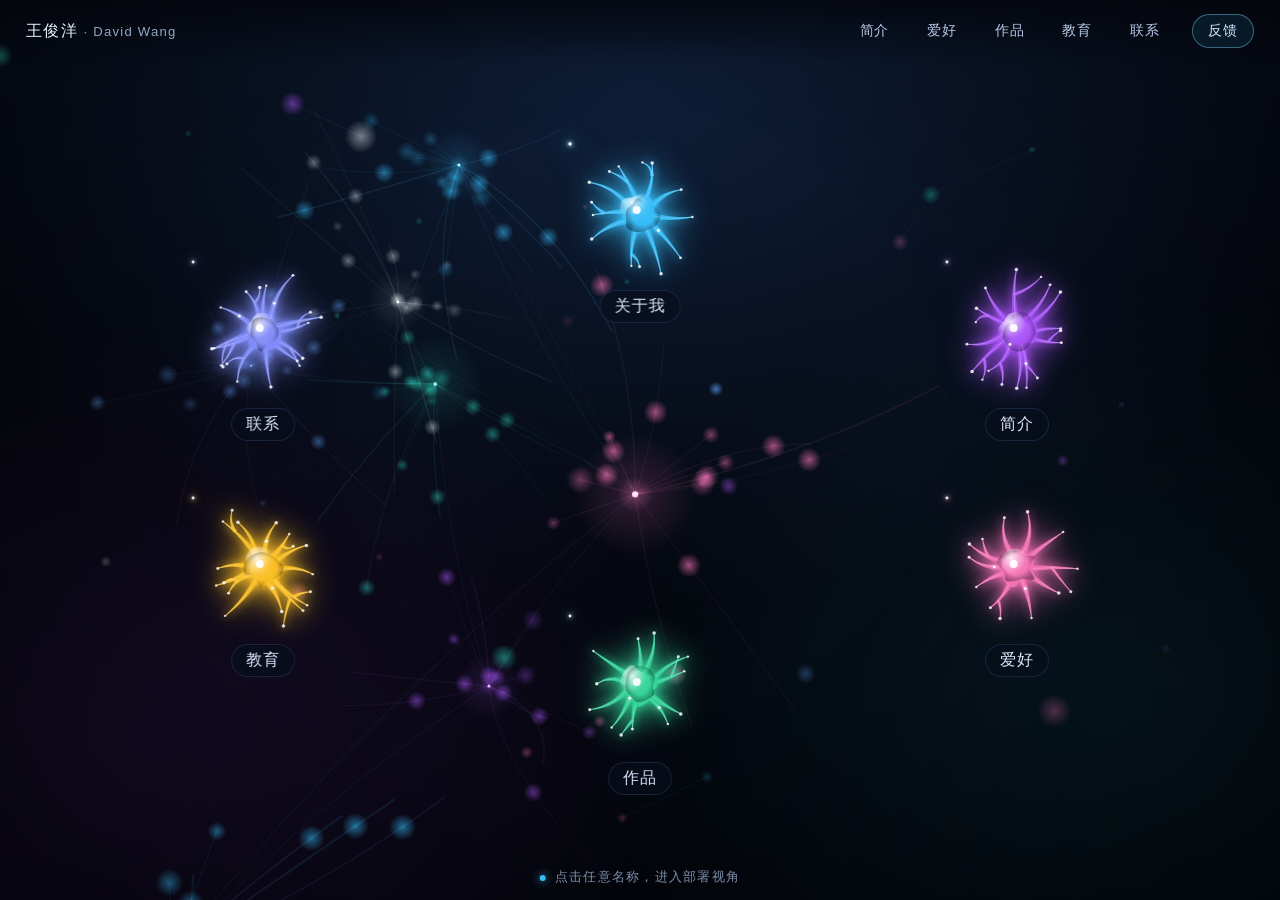
==== index.html @ 6e188bdc "content: 教育经历补充初中与小学两条 - 初中 大连市第79中学（2020 - 2023） - 小学 大连市第79中学附属小学（2014 - 2020） - 按现有倒序（新→旧）接在高中之后，" ====
<!DOCTYPE html>
<html lang="zh-CN" data-phase="overview">
<head>
<meta charset="UTF-8" />
<meta name="viewport" content="width=device-width, initial-scale=1.0" />
<title>王俊洋 David Wang · 神经网络主页</title>
<meta name="description" content="王俊洋 David Wang 的个人主页：以神经网络节点导航的方式呈现简介、爱好、作品、教育与联系方式。" />
<link rel="preconnect" href="https://fonts.googleapis.com" />
<style>
/* ============================================================
   V3 · 神经网络主题
   - 深空背景 + canvas 神经元脉络（程序化生成，无需图片）
   - 6 个发光节点分布屏幕四周，点击后飞向中心并展开内容
   - 全部样式/脚本内联，页面自包含；不依赖 style.css / main.js
   ============================================================ */
:root {
  --bg: #04060d;
  --bg-2: #070c18;
  --ink: #e9f0ff;
  --muted: #93a6c4;
  --line: rgba(120, 170, 255, 0.16);
  --panel-bg: linear-gradient(158deg, rgba(17, 26, 46, 0.86), rgba(8, 13, 26, 0.93));
  --shadow: 0 26px 70px rgba(0, 0, 0, 0.6);
}

* { box-sizing: border-box; }

html, body {
  margin: 0;
  padding: 0;
}

/* 背景必须画在「有高度」的元素上：页面主体全是 fixed/absolute，
   body 自身高度为 0 会让渐变定位区退化、不透明层不绘制（透出白底）。
   因此给 html 定高 + 底色，body 用 min-height 撑满视口。 */
html {
  height: 100%;
  background-color: var(--bg);
}

body {
  min-height: 100%;
  background:
    radial-gradient(1200px 800px at 50% 12%, rgba(34, 78, 140, 0.28), transparent 62%),
    radial-gradient(900px 700px at 12% 82%, rgba(88, 40, 140, 0.22), transparent 60%),
    radial-gradient(900px 700px at 88% 78%, rgba(20, 96, 120, 0.2), transparent 60%),
    linear-gradient(180deg, var(--bg-2), var(--bg) 55%, #03050b);
  background-repeat: no-repeat;
  background-attachment: fixed;
  color: var(--ink);
  font-family: -apple-system, BlinkMacSystemFont, "Segoe UI", "PingFang SC",
    "Hiragino Sans GB", "Microsoft YaHei", "Noto Sans SC", sans-serif;
  -webkit-font-smoothing: antialiased;
  overflow: hidden;
}

/* ---------- 背景画布 ---------- */
#fx {
  position: fixed;
  inset: 0;
  z-index: 0;
  display: block;
}

/* 让四角略暗，中心更聚焦；聚焦态会进一步压暗四周 */
.vignette {
  position: fixed;
  inset: 0;
  z-index: 1;
  pointer-events: none;
  opacity: 0.78;
  transition: opacity 0.7s ease;
  background: radial-gradient(circle at 50% 46%, transparent 38%, rgba(0, 0, 0, 0.55) 100%);
}

/* ---------- 舞台 ---------- */
.stage {
  position: fixed;
  inset: 0;
  z-index: 2;
}

/* 节点之间的发光连线 */
.links {
  position: absolute;
  inset: 0;
  width: 100%;
  height: 100%;
  pointer-events: none;
  overflow: visible;
  opacity: 0;
  transition: opacity 0.5s ease;
}
.link-glow {
  stroke-linecap: round;
  filter: blur(3px);
}
.link-core {
  stroke-linecap: round;
  stroke-dasharray: 7 13;
  animation: linkFlow 2.6s linear infinite;
}
@keyframes linkFlow {
  to { stroke-dashoffset: -40; }
}

/* ---------- 节点 ---------- */
.nodes {
  position: absolute;
  inset: 0;
  z-index: 3;
  pointer-events: none;
}

.node {
  position: absolute;
  left: 50%;
  top: 50%;
  transform: translate(-50%, -50%) translate(var(--dx, 0px), var(--dy, 0px)) scale(1);
  width: 168px;
  margin: 0;
  padding: 0;
  border: 0;
  background: none;
  color: inherit;
  font: inherit;
  cursor: pointer;
  pointer-events: auto;
  display: flex;
  flex-direction: column;
  align-items: center;
  gap: 12px;
  transition: transform 0.95s cubic-bezier(0.22, 1, 0.36, 1),
              opacity 0.5s ease,
              visibility 0.5s;
  -webkit-tap-highlight-color: transparent;
}
.node:focus-visible { outline: none; }
.node:focus-visible .node-neuron {
  filter: drop-shadow(0 0 10px #ffffff) drop-shadow(0 0 30px var(--c));
}

/* 节点：神经元（胞体 + 树突 + 发光的突触末梢 + 流动电信号） */
.neuron-defs { position: absolute; width: 0; height: 0; overflow: hidden; }

.node-neuron {
  position: relative;
  display: block;
  /* 随视口高度自适应：始终能塞进「顶栏 ↔ 面板上沿」之间（见 activePos()） */
  width: clamp(64px, calc((27vh - 86px) / 1.09), 140px);
  height: clamp(64px, calc((27vh - 86px) / 1.09), 140px);
  filter: drop-shadow(0 0 5px var(--c)) drop-shadow(0 0 15px var(--c));
  transition: transform 0.5s cubic-bezier(0.22, 1, 0.36, 1), filter 0.5s ease;
  will-change: transform, filter;
  pointer-events: none;
}
.node-neuron svg { display: block; width: 100%; height: 100%; overflow: visible; }

/* 树突 / 胞体：颜色取节点色 */
.node-neuron .dendrite { fill: var(--c); opacity: 0.9; }
.node-neuron .dendrite-hl {
  fill: none;
  stroke: rgba(255, 255, 255, 0.34);
  stroke-width: 1;
  stroke-linecap: round;
}
.node-neuron .soma { fill: var(--c); opacity: 0.96; }
.node-neuron .soma-hi { opacity: 0.9; }
.node-neuron .soma-rim { opacity: 0.72; }
.node-neuron .soma-core { fill: #ffffff; opacity: 0.92; }

/* 突触末梢：呼吸式闪烁 */
.node-neuron .tip {
  fill: #ffffff;
  opacity: 0.85;
  animation: tipPulse 3.4s ease-in-out infinite;
}
@keyframes tipPulse {
  0%, 100% { opacity: 0.3; }
  50% { opacity: 1; }
}

/* 沿树突流动的电信号 */
.node-neuron .spark {
  fill: #ffffff;
  opacity: 0.95;
  filter: drop-shadow(0 0 3px #ffffff);
}

/* 节点名称：绝对定位于神经元下方，使胞体中心＝节点中心 */
.node-name {
  position: absolute;
  top: calc(100% + 6px);
  left: 50%;
  transform: translateX(-50%);
  padding: 5px 14px;
  font-size: 0.98rem;
  letter-spacing: 0.06em;
  white-space: nowrap;
  color: #dce8ff;
  background: rgba(8, 14, 28, 0.66);
  border: 1px solid var(--line);
  border-radius: 999px;
  backdrop-filter: blur(6px);
  transition: color 0.3s ease, border-color 0.3s ease, box-shadow 0.3s ease;
}

.node:hover .node-neuron {
  transform: scale(1.06);
  filter: drop-shadow(0 0 8px var(--c)) drop-shadow(0 0 26px var(--c));
}
.node:hover .node-name {
  color: #fff;
  border-color: color-mix(in srgb, var(--c) 65%, transparent);
  box-shadow: 0 0 20px color-mix(in srgb, var(--c) 40%, transparent);
}

/* 当前选中的节点：飞到面板正上方的「核心位」，持续发亮 */
.node.is-active {
  opacity: 1;
  pointer-events: none;
  cursor: default;
}
.node.is-active .node-neuron {
  transform: scale(1.09);
  filter: drop-shadow(0 0 10px var(--c)) drop-shadow(0 0 36px var(--c));
}
.node.is-active .node-neuron .dendrite { opacity: 1; }
.node.is-active .node-neuron .tip { animation-duration: 2.2s; }
.node.is-active .node-name {
  color: #fff;
  border-color: color-mix(in srgb, var(--c) 70%, transparent);
  box-shadow: 0 0 22px color-mix(in srgb, var(--c) 45%, transparent);
  /* 桌面端：蓝色神经元紧贴面板上沿，此处标签会压住面板，故仅隐去视觉；
     用 opacity（而非 visibility）以保证按钮仍保有可读名称，供读屏使用 */
  opacity: 0;
}

/* ============================================================
   三态：概览（只有名称）→ 聚焦（居中放大、只剩大号名称）→ 详情（展开面板）
   由 <html data-phase> 驱动，js 里对应 'overview' / 'focus' / 'detail'
   ============================================================ */

/* —— 概览态：6 个部分都只显示「神经元 + 名称」，中央留空 —— */
html[data-phase="overview"] .node { opacity: 1; }

/* —— 聚焦态：被点中的节点飞到屏幕中央并整体放大，只有名称是重点 —— */
html[data-phase="focus"] .node.is-active {
  /* 覆盖 .node 的基础 transform：中心点不变，只把整体放大 */
  transform: translate(-50%, -50%) translate(var(--dx, 0px), var(--dy, 0px)) scale(1.6);
  pointer-events: auto;      /* 允许再点一次进入详情 */
  cursor: pointer;
}
html[data-phase="focus"] .node.is-active .node-neuron {
  transform: none;           /* 放大交给 .node 整体做，避免二次缩放 */
  filter: drop-shadow(0 0 14px var(--c)) drop-shadow(0 0 52px var(--c));
}
html[data-phase="focus"] .node.is-active .node-name { opacity: 1; }

/* 聚焦态：其余部分完全退场（既不可点，也不进读屏顺序） */
html[data-phase="focus"] .node:not(.is-active) {
  opacity: 0;
  visibility: hidden;
  pointer-events: none;
}

/* 聚焦态：给被选中的部署点套一圈缓缓呼吸的「部署环」 */
html[data-phase="focus"] .node.is-active .node-neuron::after {
  content: "";
  position: absolute;
  inset: -15%;
  border: 1px solid color-mix(in srgb, var(--c) 62%, transparent);
  border-radius: 50%;
  animation: deployRing 2.8s ease-in-out infinite;
}
@keyframes deployRing {
  0%, 100% { opacity: 0.22; transform: scale(0.94); }
  50%      { opacity: 0.8;  transform: scale(1.05); }
}

/* 聚焦态：四周压暗，把注意力收到中央 */
html[data-phase="focus"] .vignette { opacity: 1; }

/* —— 详情态：被选节点贴到面板上沿，四周其他节点保持可点 —— */
html[data-phase="detail"] .node:not(.is-active) { opacity: 0.82; }
html[data-phase="detail"] .node:not(.is-active):hover { opacity: 1; }


/* ---------- 中心内容面板 ---------- */
.panels {
  position: absolute;
  inset: 0;
  z-index: 4;
  pointer-events: none;
}

.panel {
  position: absolute;
  left: 50%;
  top: 27%;
  /* 宽度与 JS 中的 dockPos() 保持一致（min(760px, 56vw)），
     保证左右两侧的节点永远落在面板之外 */
  width: min(760px, 56vw);
  /* 顶部 27% 起始；上限 48%，同时保证面板底部不压到正下方「联系」节点
     （联系节点顶边约在 84%H - 74px 处） */
  max-height: min(48%, calc(57% - 74px));
  transform: translateX(-50%) translateY(10px);
  padding: 26px 34px 30px;
  border: 1px solid var(--line);
  border-radius: 22px;
  background: var(--panel-bg);
  box-shadow: var(--shadow), inset 0 0 70px rgba(56, 189, 248, 0.05);
  backdrop-filter: blur(16px);
  overflow-y: auto;
  overflow-x: hidden;
  overscroll-behavior: contain;
  opacity: 0;
  visibility: hidden;
  pointer-events: none;
  transition: opacity 0.55s ease, transform 0.55s cubic-bezier(0.22, 1, 0.36, 1),
              visibility 0.55s;
  scrollbar-width: thin;
  scrollbar-color: rgba(120, 170, 255, 0.35) transparent;
}
.panel::-webkit-scrollbar { width: 8px; }
.panel::-webkit-scrollbar-thumb {
  background: rgba(120, 170, 255, 0.3);
  border-radius: 8px;
}
.panel.is-active {
  opacity: 1;
  visibility: visible;
  pointer-events: auto;
  transform: translateX(-50%) translateY(0);
}
/* 面板顶部的高光条，颜色跟随该部分主题色 */
.panel::before {
  content: "";
  position: absolute;
  top: 0;
  left: 12%;
  right: 12%;
  height: 2px;
  border-radius: 2px;
  background: linear-gradient(90deg, transparent, var(--c), transparent);
  opacity: 0.9;
}

.panel-head {
  display: flex;
  align-items: baseline;
  gap: 14px;
  flex-wrap: wrap;
  margin-bottom: 14px;
}
.panel-title {
  margin: 0;
  font-size: clamp(1.5rem, 2.6vw, 2rem);
  letter-spacing: 0.04em;
}
.panel-en {
  font-size: 0.82rem;
  letter-spacing: 0.22em;
  text-transform: uppercase;
  color: color-mix(in srgb, var(--c) 70%, #cfe0ff);
  opacity: 0.85;
}

.panel p { line-height: 1.85; }

/* ---------- 头像 + 姓名（关于我） ---------- */
.hero-wrap {
  display: flex;
  flex-direction: column;
  align-items: center;
  text-align: center;
  gap: 4px;
}
.avatar-ring {
  position: relative;
  width: 118px;
  height: 118px;
  border-radius: 50%;
  padding: 4px;
  background: conic-gradient(from 0deg, #38bdf8, #a855f7, #f472b6, #38bdf8);
  box-shadow: 0 0 40px rgba(56, 189, 248, 0.4);
  animation: ringSpin 12s linear infinite;
}
@keyframes ringSpin { to { transform: rotate(360deg); } }
.avatar-ring img {
  position: relative;
  width: 100%;
  height: 100%;
  border-radius: 50%;
  object-fit: cover;
  display: block;
  background: #0a1120;
  animation: ringSpin 12s linear reverse infinite;
}
.hero-name {
  margin: 16px 0 0;
  font-size: clamp(1.9rem, 3.4vw, 2.6rem);
  letter-spacing: 0.06em;
}
.hero-name-en {
  display: block;
  margin-top: 6px;
  font-size: 0.82rem;
  font-weight: 500;
  letter-spacing: 0.3em;
  text-transform: uppercase;
  color: var(--muted);
}
.hero-sub {
  margin: 12px 0 0;
  font-size: 0.9rem;
  color: var(--muted);
}

/* ---------- Morphing 格言 ---------- */
.morphing--tagline { margin-top: 14px; }
.morphing .morph-item { margin: 0; }
.morphing:not(.is-ready) .morph-item { display: none; }
.morphing:not(.is-ready) .morph-item:first-child { display: block; }
.morphing.is-ready { display: grid; }
.morphing.is-ready .morph-item {
  grid-area: 1 / 1;
  align-self: center;
  opacity: 0;
  filter: blur(10px);
  transform: translateY(8px);
  transition: opacity 0.7s ease, filter 0.7s ease, transform 0.7s ease;
  pointer-events: none;
  will-change: opacity, filter, transform;
}
.morphing.is-ready .morph-item.is-active {
  opacity: 1;
  filter: blur(0);
  transform: translateY(0);
}
.tagline {
  font-size: 1.12rem;
  letter-spacing: 0.08em;
  color: #cfe0ff;
}
.tagline-en {
  font-size: 1rem;
  letter-spacing: 0.14em;
  color: #9fd0ff;
}

/* ---------- Video Text 标题 ---------- */
.video-text {
  position: relative;
  display: inline-block;
  isolation: isolate;
}
.video-text__label { display: inline-block; }
.video-text__media {
  position: absolute;
  inset: 0;
  opacity: 0;
  pointer-events: none;
  -webkit-mask-repeat: no-repeat;
  mask-repeat: no-repeat;
  -webkit-mask-position: 0 0;
  mask-position: 0 0;
  -webkit-mask-size: 100% 100%;
  mask-size: 100% 100%;
  transition: opacity 0.45s ease;
}
.video-text__media video {
  width: 100%;
  height: 100%;
  object-fit: cover;
  display: block;
}
/* 首帧兜底图：真实 <img>，压在视频之上。
   踩过的坑：video 的 poster 属性在 preload="none" 下不会渲染，而标题文字
   此刻已经被置为透明——遮罩框里空无一物，就只剩一圈外发光，远看就是
   「标题上蒙了一层雾」。换成真实 <img> 后，只要它加载完，字形里必定有内容；
   等视频真正连续出帧（playing）再把它淡出，露出动态星空。 */
.video-text__poster {
  position: absolute;
  inset: 0;
  z-index: 1;
  width: 100%;
  height: 100%;
  object-fit: cover;
  display: block;
  transition: opacity 0.25s ease;
}
.video-text.is-live .video-text__poster { opacity: 0; }
.video-text.is-video .video-text__label {
  color: transparent;
  -webkit-text-fill-color: transparent;
  /* 字形外发光：在深色背景上再拉开一档辨识度 */
  text-shadow: 0 0 18px rgba(147, 197, 253, 0.35), 0 0 40px rgba(96, 165, 250, 0.18);
}
.video-text.is-video .video-text__media { opacity: 1; }

/* ---------- 简介 ---------- */
.info-list {
  list-style: none;
  margin: 18px 0 0;
  padding: 0;
  display: grid;
  gap: 10px;
}
.info-list li {
  padding: 9px 16px;
  border-radius: 12px;
  background: rgba(11, 18, 34, 0.66);
  border: 1px solid rgba(120, 170, 255, 0.12);
  font-size: 0.93rem;
  color: #d5e2f8;
}
.info-list strong {
  color: #7dd3fc;
  font-weight: 600;
  margin-right: 8px;
}
.intro-en {
  color: var(--muted);
  font-size: 0.92rem;
}

/* ---------- 卡片（爱好 / 作品） ---------- */
.deck {
  display: grid;
  gap: 16px;
  margin-top: 18px;
}
.deck--4 { grid-template-columns: repeat(4, minmax(0, 1fr)); }
.deck--2 { grid-template-columns: repeat(2, minmax(0, 1fr)); }

.card {
  position: relative;
  padding: 18px;
  border-radius: 16px;
  background: linear-gradient(160deg, rgba(20, 30, 52, 0.9), rgba(10, 16, 30, 0.92));
  border: 1px solid rgba(120, 170, 255, 0.14);
  transition: transform 0.4s cubic-bezier(0.22, 1, 0.36, 1),
              box-shadow 0.4s ease, border-color 0.4s ease;
}
.card h3 {
  margin: 0 0 8px;
  font-size: 1.02rem;
  color: #eaf2ff;
}
.card p {
  margin: 0;
  font-size: 0.86rem;
  line-height: 1.7;
  color: var(--muted);
}
.card:hover {
  transform: translateY(-5px);
  border-color: color-mix(in srgb, var(--c) 55%, transparent);
  box-shadow: 0 18px 40px rgba(0, 0, 0, 0.5),
              0 0 28px color-mix(in srgb, var(--c) 30%, transparent);
}

/* 卡片的错落“叠牌”感：轻量，不会溢出面板 */
@media (hover: hover) and (min-width: 901px) and (prefers-reduced-motion: no-preference) {
  .deck--4 .card:nth-child(1) { transform: translate(-5px, 3px) rotate(-1.6deg); }
  .deck--4 .card:nth-child(2) { transform: translate(-1px, -3px) rotate(-0.6deg); }
  .deck--4 .card:nth-child(3) { transform: translate(2px, 3px) rotate(0.7deg); }
  .deck--4 .card:nth-child(4) { transform: translate(5px, -2px) rotate(1.7deg); }
  .deck--2 .card:nth-child(1) { transform: translate(-4px, -2px) rotate(-0.8deg); }
  .deck--2 .card:nth-child(2) { transform: translate(4px, 2px) rotate(0.8deg); }
  .deck:hover .card,
  .deck:focus-within .card { transform: translateY(-5px) rotate(0deg); }
}

/* 爱好卡片自定义鼠标指针（沿用 V2） */
.hobby-card--football { cursor: url("[data-uri]") 16 16, auto; }
.hobby-card--pool { cursor: url("[data-uri]") 16 16, auto; }
.hobby-card--vocaloid { cursor: url("[data-uri]") 16 16, auto; }
.hobby-card--dice { cursor: url("[data-uri]") 16 16, auto; }
@media (hover: none) {
  .hobby-card--football, .hobby-card--pool,
  .hobby-card--vocaloid, .hobby-card--dice { cursor: auto; }
}

/* ---------- 作品卡片 ---------- */
.project-figure {
  display: block;
  margin: -18px -18px 14px;
  border-radius: 16px 16px 0 0;
  overflow: hidden;
  border-bottom: 1px solid rgba(120, 170, 255, 0.14);
}
.project-img {
  width: 100%;
  height: 120px;
  object-fit: cover;
  display: block;
  transition: transform 0.5s ease;
}
.project-figure:hover .project-img { transform: scale(1.05); }
.card-tag {
  display: inline-block;
  margin-top: 12px;
  padding: 4px 12px;
  font-size: 0.76rem;
  letter-spacing: 0.08em;
  color: #7dd3fc;
  border-radius: 999px;
  background: rgba(56, 189, 248, 0.12);
  border: 1px solid rgba(56, 189, 248, 0.3);
}

/* ---------- 教育时间线 ---------- */
.timeline {
  position: relative;
  margin-top: 18px;
  padding-left: 24px;
  border-left: 2px solid rgba(120, 170, 255, 0.2);
}
.timeline-item {
  position: relative;
  margin-bottom: 26px;
  padding-right: 240px;
}
.timeline-item:last-child { margin-bottom: 0; }
.timeline-item::before {
  content: "";
  position: absolute;
  left: -32px;
  top: 7px;
  width: 12px;
  height: 12px;
  border-radius: 50%;
  background: var(--c);
  box-shadow: 0 0 14px var(--c);
}
.timeline-date {
  display: inline-block;
  font-size: 0.82rem;
  letter-spacing: 0.12em;
  color: #7dd3fc;
}
.timeline-item h3 {
  margin: 6px 0;
  font-size: 1.02rem;
  color: #eaf2ff;
}
.timeline-item p {
  margin: 0;
  font-size: 0.87rem;
  color: var(--muted);
}
.school-logos {
  position: absolute;
  top: 50%;
  right: 0;
  transform: translateY(-50%);
  display: flex;
  align-items: center;
  gap: 18px;
}
.school-logo {
  display: block;
  height: 46px;
  width: auto;
  max-width: 168px;
  object-fit: contain;
  opacity: 0.92;
  transition: opacity 0.25s ease, transform 0.3s ease;
}
.school-logo:hover { opacity: 1; transform: scale(1.06); }
.school-logo--mark { height: 46px; width: 46px; }

/* ---------- 联系方式 ---------- */
.contact-list {
  display: grid;
  gap: 12px;
  margin-top: 18px;
}
.contact-item {
  display: flex;
  align-items: center;
  justify-content: space-between;
  gap: 16px;
  flex-wrap: wrap;
  padding: 14px 18px;
  border-radius: 14px;
  background: rgba(11, 18, 34, 0.7);
  border: 1px solid rgba(120, 170, 255, 0.14);
}
.contact-label {
  font-size: 0.86rem;
  letter-spacing: 0.08em;
  color: #7dd3fc;
}
.contact-value {
  font-size: 0.92rem;
  color: #dbe7fb;
  text-decoration: none;
}
a.contact-value:hover { color: #7dd3fc; text-decoration: underline; }

/* ---------- 顶栏 ---------- */
.topbar {
  position: fixed;
  top: 0;
  left: 0;
  right: 0;
  z-index: 20;
  display: flex;
  align-items: center;
  justify-content: space-between;
  gap: 16px;
  padding: 14px 26px;
  background: linear-gradient(180deg, rgba(4, 6, 13, 0.85), transparent);
  pointer-events: none;
}
.topbar > * { pointer-events: auto; }
.brand {
  font-size: 0.98rem;
  letter-spacing: 0.08em;
  color: #eaf2ff;
  text-decoration: none;
}
.brand span { color: var(--muted); font-size: 0.82rem; }
.topnav {
  display: flex;
  gap: 6px;
  flex-wrap: wrap;
}
.topnav button {
  padding: 7px 15px;
  border-radius: 999px;
  border: 1px solid transparent;
  background: transparent;
  color: #b9cae8;
  font-family: inherit;
  font-size: 0.86rem;
  letter-spacing: 0.06em;
  cursor: pointer;
  transition: color 0.3s ease, background 0.3s ease, border-color 0.3s ease,
              box-shadow 0.3s ease;
}
.topnav button:hover { color: #fff; background: rgba(120, 170, 255, 0.1); }
.topnav button.is-active {
  color: #04121c;
  font-weight: 600;
  background: linear-gradient(120deg, #7dd3fc, #a855f7);
  box-shadow: 0 0 22px rgba(120, 170, 255, 0.45);
}

/* ---------- 底部提示 ---------- */
.hint {
  position: fixed;
  left: 50%;
  bottom: 14px;
  z-index: 20;
  transform: translateX(-50%);
  margin: 0;
  font-size: 0.8rem;
  letter-spacing: 0.1em;
  color: rgba(147, 166, 196, 0.85);
  text-align: center;
  pointer-events: none;
  white-space: nowrap;
}
.hint::before {
  content: "";
  display: inline-block;
  width: 6px;
  height: 6px;
  margin-right: 9px;
  border-radius: 50%;
  background: #38bdf8;
  box-shadow: 0 0 10px #38bdf8;
  animation: hintPulse 1.9s ease-in-out infinite;
  vertical-align: middle;
}
@keyframes hintPulse {
  0%, 100% { opacity: 0.35; transform: scale(0.8); }
  50% { opacity: 1; transform: scale(1.15); }
}

/* ============================================================
   响应式：手机 / 窄屏沿用桌面同款「节点环绕 + 飞入中心 + 面板浮层」，
   结构与三态动画完全一致，只把节点和面板的尺寸收敛到窄屏合适的大小。
   因为面板在窄屏几乎占满宽度、左右没有余量，
   详情态里 5 个「停靠节点」改为排在面板下方一行（见 JS 的 dockPos）。
   ============================================================ */
@media (max-width: 860px) {
  /* 窄屏放不下 6 个导航按钮，仍以节点导航，故隐藏顶部按钮组 */
  .topnav { display: none; }
  .brand { font-size: 0.92rem; white-space: nowrap; }
  .topbar { padding: 12px 18px; }

  /* 节点：随屏宽缩放，纵向同时受视口高度约束，矮屏 / 横屏也塞得下 */
  .node { width: clamp(84px, 26vw, 120px); gap: 8px; }
  .node-neuron {
    width: clamp(44px, min(13vw, (27vh - 86px) / 1.09), 92px);
    height: clamp(44px, min(13vw, (27vh - 86px) / 1.09), 92px);
  }
  .node-name {
    font-size: 0.76rem;
    padding: 4px 10px;
    top: calc(100% + 5px);
  }

  /* 面板：上让出核心节点，下让出「停靠节点一行 + 底部提示」 */
  .panel {
    width: min(760px, calc(100vw - 26px));
    top: 24%;
    max-height: min(50%, calc(58% - 62px));
    padding: 20px 18px 22px;
    border-radius: 18px;
  }

  /* 面板内部排版：单列卡片 + 校徽跟随文字，避免窄列被挤 */
  .deck--4, .deck--2 { grid-template-columns: 1fr; }
  .timeline-item { padding-right: 0; }
  .school-logos {
    position: static;
    transform: none;
    margin-top: 12px;
    gap: 14px;
  }
  .school-logo { height: 38px; max-width: 128px; }
  .school-logo--mark { height: 38px; width: 38px; }

  /* 底部提示：窄屏允许换行，避免长句溢出屏幕 */
  .hint {
    max-width: calc(100vw - 28px);
    white-space: normal;
    font-size: 0.74rem;
  }
}

/* 横屏手机等「很矮」的窄屏：高度只有 390 上下，
   要同时塞下 顶栏 / 核心节点 / 面板 / 停靠节点行 / 底部提示，
   所以面板下移、节点和名称进一步收紧（数值与 JS 的 panelTopPx / dockPos 对应）。 */
@media (max-width: 860px) and (max-height: 560px) {
  .panel {
    top: 32%;
    max-height: min(50%, calc(58% - 76px));
    padding: 16px 16px 18px;
  }
  .node-neuron {
    width: clamp(36px, min(13vw, (27vh - 86px) / 1.09), 92px);
    height: clamp(36px, min(13vw, (27vh - 86px) / 1.09), 92px);
  }
  .node-name {
    font-size: 0.72rem;
    padding: 3px 9px;
    top: calc(100% + 3px);
  }
}

@media (max-width: 1080px) and (min-width: 861px) {
  .deck--4 { grid-template-columns: repeat(2, minmax(0, 1fr)); }
  .panel { padding-left: 22px; padding-right: 22px; }
  .timeline-item { padding-right: 172px; }
  .school-logo { height: 38px; max-width: 124px; }
  .school-logo--mark { height: 38px; width: 38px; }
  .school-logos { gap: 13px; }
  .hero-name { font-size: 1.9rem; }
}

/* 矮窗口：等比例缩小节点，避免与面板上下相撞 */
@media (max-height: 680px) and (min-width: 861px) {
  .panel { top: 25%; max-height: 48%; }
  .node { width: 150px; gap: 8px; }
  .node-neuron {
    width: clamp(60px, calc((25vh - 86px) / 1.09), 120px);
    height: clamp(60px, calc((25vh - 86px) / 1.09), 120px);
  }
  .node-name { font-size: 0.86rem; padding: 4px 11px; }
  .hero-name { font-size: 1.8rem; }
  .avatar-ring { width: 108px; height: 108px; }
}

/* 尊重系统「减少动态效果」 */
@media (prefers-reduced-motion: reduce) {
  *, *::before, *::after {
    animation-duration: 0.001ms !important;
    animation-iteration-count: 1 !important;
  }
  .node { transition: opacity 0.3s ease; }
  .node-neuron { transition: opacity 0.3s ease; }
  .node-neuron .spark { display: none; }
  .node-neuron .tip { animation: none; opacity: 0.8; }
  .panel { transition: opacity 0.3s ease; }
  .video-text__media { display: none; }
  .video-text.is-video .video-text__label {
    color: inherit;
    -webkit-text-fill-color: currentColor;
    text-shadow: none;
  }
  .morphing.is-ready .morph-item {
    filter: none;
    transform: none;
    transition: opacity 0.3s ease;
  }
}

/* ============================================================
   反馈入口与反馈表单
   顶栏按钮是 .topbar 的直接子元素（不放进 .topnav——窄屏会把 .topnav 整块隐藏，
   放进里面手机就看不到入口了）；浮层 z-index 60，盖住顶栏(20)与节点层(4)。
   ============================================================ */
.fb-entry {
  flex: none;
  padding: 7px 15px;
  border-radius: 999px;
  border: 1px solid rgba(125, 211, 252, 0.42);
  background: rgba(56, 189, 248, 0.1);
  color: #cfe6ff;
  font-family: inherit;
  font-size: 0.86rem;
  letter-spacing: 0.08em;
  cursor: pointer;
  transition: color 0.3s ease, background 0.3s ease, border-color 0.3s ease,
              box-shadow 0.3s ease;
}
/* 桌面：站名靠左、导航靠右、反馈按钮占最右上角（保持按钮在「顶栏右上角」的位置） */
.topbar { justify-content: flex-start; }
.topnav { margin-left: auto; }
.fb-entry:hover, .fb-entry:focus-visible {
  outline: none;
  color: #04121c;
  font-weight: 600;
  border-color: transparent;
  background: linear-gradient(120deg, #7dd3fc, #a855f7);
  box-shadow: 0 0 22px rgba(120, 170, 255, 0.45);
}

.fb-overlay {
  position: fixed;
  inset: 0;
  z-index: 60;
  display: none;
  align-items: center;
  justify-content: center;
  padding: 24px 18px;
  background: radial-gradient(120% 90% at 50% 0%, rgba(12, 20, 40, 0.84), rgba(2, 4, 10, 0.93));
  -webkit-backdrop-filter: blur(7px);
  backdrop-filter: blur(7px);
}
.fb-overlay.is-open { display: flex; }

.fb-card {
  width: min(560px, 100%);
  max-height: calc(100vh - 40px);
  max-height: calc(100dvh - 40px);
  overflow-y: auto;
  overscroll-behavior: contain;
  padding: 24px 24px 22px;
  border-radius: 20px;
  border: 1px solid rgba(125, 211, 252, 0.26);
  background: linear-gradient(165deg, rgba(11, 18, 34, 0.97), rgba(5, 8, 16, 0.99));
  box-shadow: 0 34px 90px rgba(0, 0, 0, 0.62),
              0 0 0 1px rgba(120, 170, 255, 0.06) inset;
  color: #e7eefc;
}
.fb-head {
  display: flex;
  align-items: flex-start;
  gap: 12px;
  margin-bottom: 16px;
}
.fb-head h2 { margin: 0; font-size: 1.12rem; letter-spacing: 0.06em; }
.fb-head p { margin: 5px 0 0; font-size: 0.8rem; line-height: 1.55; color: var(--muted); }
.fb-close {
  flex: none;
  margin-left: auto;
  width: 32px;
  height: 32px;
  border-radius: 50%;
  border: 1px solid rgba(147, 166, 196, 0.28);
  background: transparent;
  color: #b9cae8;
  font-family: inherit;
  font-size: 0.9rem;
  line-height: 1;
  cursor: pointer;
  transition: color 0.25s ease, border-color 0.25s ease, background 0.25s ease;
}
.fb-close:hover, .fb-close:focus-visible {
  outline: none;
  color: #fff;
  border-color: rgba(125, 211, 252, 0.6);
  background: rgba(120, 170, 255, 0.12);
}

.fb-form { display: grid; gap: 15px; }
.fb-field { display: grid; gap: 7px; margin: 0; padding: 0; border: 0; }
.fb-label {
  display: block;
  font-size: 0.82rem;
  letter-spacing: 0.06em;
  color: #cfe0f8;
}
.fb-req { margin-left: 3px; color: #7dd3fc; }
.fb-opt { margin-left: 6px; font-size: 0.72rem; color: var(--muted); }

.fb-input, .fb-textarea {
  width: 100%;
  padding: 11px 13px;
  border-radius: 11px;
  border: 1px solid rgba(147, 166, 196, 0.26);
  background: rgba(6, 11, 22, 0.85);
  color: #eaf2ff;
  font-family: inherit;
  font-size: 0.92rem;
  transition: border-color 0.25s ease, box-shadow 0.25s ease;
}
.fb-textarea { min-height: 108px; line-height: 1.6; resize: vertical; }
.fb-input::placeholder, .fb-textarea::placeholder { color: rgba(147, 166, 196, 0.62); }
.fb-input:focus, .fb-textarea:focus {
  outline: none;
  border-color: rgba(125, 211, 252, 0.72);
  box-shadow: 0 0 0 3px rgba(56, 189, 248, 0.16);
}

.fb-devices {
  display: flex;
  flex-wrap: wrap;
  gap: 8px;
  padding: 4px;
  border: 1px solid transparent;
  border-radius: 12px;
}
.fb-device { position: relative; }
.fb-device input { position: absolute; width: 1px; height: 1px; opacity: 0; }
.fb-device span {
  display: inline-block;
  padding: 8px 16px;
  border-radius: 999px;
  border: 1px solid rgba(147, 166, 196, 0.28);
  color: #b9cae8;
  font-size: 0.86rem;
  cursor: pointer;
  transition: color 0.25s ease, background 0.25s ease, border-color 0.25s ease,
              box-shadow 0.25s ease;
}
.fb-device span:hover { color: #fff; background: rgba(120, 170, 255, 0.12); }
.fb-device input:checked + span {
  color: #04121c;
  font-weight: 600;
  border-color: transparent;
  background: linear-gradient(120deg, #7dd3fc, #a855f7);
  box-shadow: 0 0 18px rgba(120, 170, 255, 0.4);
}
.fb-device input:focus-visible + span {
  outline: 2px solid rgba(125, 211, 252, 0.8);
  outline-offset: 2px;
}

.fb-field.is-invalid .fb-input,
.fb-field.is-invalid .fb-textarea,
.fb-field.is-invalid .fb-devices { border-color: rgba(248, 113, 113, 0.7); }
.fb-error { display: none; margin: 0; font-size: 0.76rem; color: #fca5a5; }
.fb-field.is-invalid .fb-error { display: block; }
.fb-count { justify-self: end; font-size: 0.72rem; color: var(--muted); }

.fb-actions { display: flex; align-items: center; gap: 12px; flex-wrap: wrap; }
.fb-submit {
  padding: 11px 26px;
  border-radius: 999px;
  border: 1px solid transparent;
  background: linear-gradient(120deg, #7dd3fc, #a855f7);
  color: #04121c;
  font-family: inherit;
  font-weight: 600;
  font-size: 0.9rem;
  letter-spacing: 0.06em;
  cursor: pointer;
  transition: box-shadow 0.25s ease, opacity 0.25s ease;
}
.fb-submit:hover:enabled { box-shadow: 0 0 26px rgba(120, 170, 255, 0.55); }
.fb-submit:disabled { opacity: 0.55; cursor: default; }
.fb-status { font-size: 0.82rem; line-height: 1.5; color: var(--muted); }
.fb-status.is-ok { color: #6ee7b7; }
.fb-status.is-err { color: #fca5a5; }
.fb-note { margin: 0; font-size: 0.72rem; line-height: 1.55; color: var(--muted); }
.fb-hp { position: absolute; left: -9999px; width: 1px; height: 1px; opacity: 0; }

@media (max-width: 860px) {
  /* 窄屏顶栏只有站名一行（高 41px），节点环按顶栏下沿排布。
     按钮若留在文档流里会把顶栏撑到 57px、把整个环往下推，
     在 320x568 / 844x390 这类紧凑视口会让面板压到节点上——
     所以窄屏改为绝对定位居中，顶栏高度与改造前完全一致。 */
  .fb-entry {
    position: absolute;
    right: 18px;
    top: 50%;
    transform: translateY(-50%);
    padding: 8px 13px;
    font-size: 0.8rem;
    letter-spacing: 0.04em;
  }
  .fb-overlay { align-items: flex-start; padding: 16px 12px; }
  .fb-card { padding: 20px 16px 18px; border-radius: 17px; max-height: calc(100vh - 32px); max-height: calc(100dvh - 32px); }
  .fb-form { gap: 13px; }
  .fb-textarea { min-height: 92px; }
}
@media (max-width: 860px) and (max-height: 560px) {
  .fb-head { margin-bottom: 12px; }
  .fb-head p { display: none; }
  .fb-card { padding: 16px 14px 15px; }
  .fb-form { gap: 11px; }
  .fb-textarea { min-height: 72px; }
  .fb-device span { padding: 7px 13px; font-size: 0.82rem; }
}
</style>
</head>
<body>

<canvas id="fx" aria-hidden="true"></canvas>
<div class="vignette" aria-hidden="true"></div>

<!-- 神经元节点共用的渐变定义（供每个节点 SVG 引用） -->
<svg class="neuron-defs" aria-hidden="true" focusable="false" width="0" height="0">
  <defs>
    <radialGradient id="neuronHi" cx="36%" cy="30%" r="74%">
      <stop offset="0%" stop-color="#ffffff" stop-opacity="0.95"/>
      <stop offset="32%" stop-color="#ffffff" stop-opacity="0.5"/>
      <stop offset="66%" stop-color="#ffffff" stop-opacity="0.08"/>
      <stop offset="100%" stop-color="#ffffff" stop-opacity="0"/>
    </radialGradient>
    <radialGradient id="neuronRim" cx="50%" cy="46%" r="55%">
      <stop offset="58%" stop-color="#000000" stop-opacity="0"/>
      <stop offset="100%" stop-color="#000000" stop-opacity="0.5"/>
    </radialGradient>
  </defs>
</svg>

<header class="topbar">
  <a class="brand" href="#" data-goto="hero">王俊洋 <span>· David Wang</span></a>
  <nav class="topnav" id="topnav" aria-label="分区导航">
    <button type="button" data-goto="about">简介</button>
    <button type="button" data-goto="hobbies">爱好</button>
    <button type="button" data-goto="projects">作品</button>
    <button type="button" data-goto="education">教育</button>
    <button type="button" data-goto="contact">联系</button>
  </nav>
  <button class="fb-entry" type="button" data-feedback-open aria-haspopup="dialog">反馈</button>
</header>

<main class="stage" id="stage">
  <svg class="links" id="links" aria-hidden="true"></svg>

  <div class="nodes" id="nodes">
    <button type="button" class="node" data-id="hero" style="--c:#38bdf8" aria-pressed="false">
      <span class="node-neuron" aria-hidden="true"></span>
      <span class="node-name">关于我</span>
    </button>

    <button type="button" class="node" data-id="about" style="--c:#a855f7" aria-pressed="false">
      <span class="node-neuron" aria-hidden="true"></span>
      <span class="node-name">简介</span>
    </button>

    <button type="button" class="node" data-id="hobbies" style="--c:#f472b6" aria-pressed="false">
      <span class="node-neuron" aria-hidden="true"></span>
      <span class="node-name">爱好</span>
    </button>

    <button type="button" class="node" data-id="projects" style="--c:#34d399" aria-pressed="false">
      <span class="node-neuron" aria-hidden="true"></span>
      <span class="node-name">作品</span>
    </button>

    <button type="button" class="node" data-id="education" style="--c:#fbbf24" aria-pressed="false">
      <span class="node-neuron" aria-hidden="true"></span>
      <span class="node-name">教育</span>
    </button>

    <button type="button" class="node" data-id="contact" style="--c:#818cf8" aria-pressed="false">
      <span class="node-neuron" aria-hidden="true"></span>
      <span class="node-name">联系</span>
    </button>
  </div>

  <div class="panels" id="panels">

    <!-- ============ 关于我 ============ -->
    <section class="panel" data-id="hero" style="--c:#38bdf8" aria-hidden="true">
      <div class="hero-wrap">
        <div class="avatar-ring"><img src="./assets/avatar.webp" alt="王俊洋头像" decoding="async" /></div>
        <h1 class="hero-name">
          <span class="video-text" data-video-text><span class="video-text__label">王俊洋</span><span class="video-text__media" aria-hidden="true"><video autoplay muted loop playsinline preload="auto" src="./assets/starfield-bright.mp4"></video><img class="video-text__poster" src="./assets/starfield-poster.webp" alt="" /></span></span>
          <span class="hero-name-en">David Wang</span>
        </h1>
        <p class="hero-sub">智能医学工程 · 天津大学香港理工大学深圳未来技术学院</p>
        <div class="morphing morphing--tagline" data-morph-interval="3800">
          <p class="tagline morph-item">恋旧林的羁鸟，思故渊的池鱼</p>
          <p class="tagline-en morph-item">A soul seeker.</p>
        </div>
      </div>
    </section>

    <!-- ============ 个人简介 ============ -->
    <section class="panel" data-id="about" style="--c:#a855f7" aria-hidden="true">
      <div class="panel-head">
        <h2 class="panel-title"><span class="video-text" data-video-text><span class="video-text__label">个人简介</span><span class="video-text__media" aria-hidden="true"><video muted loop playsinline preload="none" src="./assets/starfield-bright.mp4"></video><img class="video-text__poster" src="./assets/starfield-poster.webp" alt="" /></span></span></h2>
        <span class="panel-en">About Me</span>
      </div>
      <p>你好，我是王俊洋 David Wang。恋旧林的羁鸟，思故渊的池鱼——我喜欢在熟悉与未知之间探索，正在学习智能医学工程，把技术用于生命健康是我努力的方向。</p>
      <p class="intro-en">Hi, I'm David Wang — a Biomedical Engineering student curious about technology and life science.</p>
      <ul class="info-list">
        <li><strong>姓名 · Name</strong>王俊洋 · David Wang</li>
        <li><strong>学校 · School</strong>天津大学香港理工大学深圳未来技术学院</li>
        <li><strong>专业 · Major</strong>智能医学工程 · Biomedical Engineering</li>
        <li><strong>年级 · Grade</strong>大一 · Undergraduate Freshman</li>
      </ul>
    </section>

    <!-- ============ 爱好 ============ -->
    <section class="panel" data-id="hobbies" style="--c:#f472b6" aria-hidden="true">
      <div class="panel-head">
        <h2 class="panel-title"><span class="video-text" data-video-text><span class="video-text__label">我的爱好</span><span class="video-text__media" aria-hidden="true"><video muted loop playsinline preload="none" src="./assets/starfield-bright.mp4"></video><img class="video-text__poster" src="./assets/starfield-poster.webp" alt="" /></span></span></h2>
        <span class="panel-en">My Hobbies</span>
      </div>
      <p>闲暇时喜欢运动与音乐，也爱和朋友一起玩桌游。</p>
      <div class="deck deck--4">
        <div class="card hobby-card hobby-card--football">
          <h3>足球 ⚽</h3>
          <p>在球场上奔跑，享受团队配合与进球的快乐。</p>
        </div>
        <div class="card hobby-card hobby-card--pool">
          <h3>台球 🎱</h3>
          <p>专注、节奏与手感的较量，一杆一杆都让人专注。</p>
        </div>
        <div class="card hobby-card hobby-card--vocaloid">
          <h3>VOCALOID 🎵</h3>
          <p>喜欢虚拟歌手带来的独特声线与旋律世界。</p>
        </div>
        <div class="card hobby-card hobby-card--dice">
          <h3>桌游 🎲</h3>
          <p>和朋友面对面，在规则与策略里碰撞出笑点。</p>
        </div>
      </div>
    </section>

    <!-- ============ 作品 ============ -->
    <section class="panel" data-id="projects" style="--c:#34d399" aria-hidden="true">
      <div class="panel-head">
        <h2 class="panel-title"><span class="video-text" data-video-text><span class="video-text__label">项目 · 作品</span><span class="video-text__media" aria-hidden="true"><video muted loop playsinline preload="none" src="./assets/starfield-bright.mp4"></video><img class="video-text__poster" src="./assets/starfield-poster.webp" alt="" /></span></span></h2>
        <span class="panel-en">Projects</span>
      </div>
      <p>这里展示我的项目与作品。</p>
      <div class="deck deck--2">
        <div class="card">
          <a class="project-figure" href="./assets/award-fruit-wine.jpg" target="_blank" rel="noopener">
            <img class="project-img" src="./assets/award-fruit-wine.jpg" alt="大连市第八中学科技艺术文化节生物比赛一等奖证书" />
          </a>
          <h3>生物比赛 · 果酒制作 · 一等奖 🏆</h3>
          <p>高中参加校科技艺术文化节生物比赛（果酒制作），荣获一等奖。点击图片可放大。</p>
          <span class="card-tag">2025 · 一等奖</span>
        </div>
        <div class="card">
          <h3>项目 · 待补充</h3>
          <p>这里将展示我的更多作品与思考，敬请期待。</p>
        </div>
      </div>
    </section>

    <!-- ============ 教育经历 ============ -->
    <section class="panel" data-id="education" style="--c:#fbbf24" aria-hidden="true">
      <div class="panel-head">
        <h2 class="panel-title"><span class="video-text" data-video-text><span class="video-text__label">教育经历</span><span class="video-text__media" aria-hidden="true"><video muted loop playsinline preload="none" src="./assets/starfield-bright.mp4"></video><img class="video-text__poster" src="./assets/starfield-poster.webp" alt="" /></span></span></h2>
        <span class="panel-en">Education</span>
      </div>
      <div class="timeline">
        <div class="timeline-item">
          <span class="timeline-date">2026 - 至今</span>
          <h3>天津大学香港理工大学深圳未来技术学院 · 智能医学工程</h3>
          <p>目前本科在读（大一），关注生物医学与人工智能的交叉应用。</p>
          <div class="school-logos" aria-label="天津大学 / 香港理工大学">
            <img class="school-logo" src="./assets/school-logo-tju.png" alt="天津大学" loading="lazy">
            <img class="school-logo school-logo--mark" src="./assets/school-logo-polyu.png" alt="香港理工大学" loading="lazy">
          </div>
        </div>
        <div class="timeline-item">
          <span class="timeline-date">2023 - 2026</span>
          <h3>大连市第八中学</h3>
          <p>高中阶段，在此打下学科基础，养成对学习与探索的兴趣。</p>
          <div class="school-logos" aria-label="大连市第八中学">
            <img class="school-logo" src="./assets/school-logo-dl8z.png" alt="大连市第八中学" loading="lazy">
          </div>
        </div>
        <div class="timeline-item">
          <span class="timeline-date">2020 - 2023</span>
          <h3>大连市第79中学</h3>
        </div>
        <div class="timeline-item">
          <span class="timeline-date">2014 - 2020</span>
          <h3>大连市第79中学附属小学</h3>
        </div>
      </div>
    </section>

    <!-- ============ 联系方式 ============ -->
    <section class="panel" data-id="contact" style="--c:#818cf8" aria-hidden="true">
      <div class="panel-head">
        <h2 class="panel-title"><span class="video-text" data-video-text><span class="video-text__label">联系方式</span><span class="video-text__media" aria-hidden="true"><video muted loop playsinline preload="none" src="./assets/starfield-bright.mp4"></video><img class="video-text__poster" src="./assets/starfield-poster.webp" alt="" /></span></span></h2>
        <span class="panel-en">Contact</span>
      </div>
      <p>欢迎通过以下方式联系我。</p>
      <div class="contact-list">
        <div class="contact-item">
          <span class="contact-label">GitHub</span>
          <a class="contact-value" href="https://github.com/stardust-david" target="_blank" rel="noopener">github.com/stardust-david</a>
        </div>
        <div class="contact-item">
          <span class="contact-label">邮箱 · Email</span>
          <a class="contact-value" href="mailto:3026445011@tju.edu.cn">3026445011@tju.edu.cn</a>
        </div>
        <div class="contact-item">
          <span class="contact-label">社交 · Social</span>
          <span class="contact-value">[@你的账号 / 待补充]</span>
        </div>
      </div>
    </section>

  </div>
</main>

<p class="hint" id="hint">点击任意名称，进入部署视角</p>

<!-- ============ 反馈浮层：昵称(必填) / 与我关系(选填) / 所用设备(必选) / 反馈内容(必填) ============ -->
<div class="fb-overlay" id="fbOverlay" role="dialog" aria-modal="true" aria-labelledby="fbTitle">
  <div class="fb-card" id="fbCard">
    <div class="fb-head">
      <div>
        <h2 id="fbTitle">留个反馈</h2>
        <p>页面、内容、排版哪里不对劲，或者想加点什么，都欢迎写在这里，我会认真看。</p>
      </div>
      <button class="fb-close" id="fbClose" type="button" aria-label="关闭反馈表单">✕</button>
    </div>

    <form class="fb-form" id="fbForm" novalidate>
      <div class="fb-field" data-field="nickname">
        <label class="fb-label" for="fbNickname">昵称<span class="fb-req">*</span><span class="fb-opt">必填</span></label>
        <input class="fb-input" id="fbNickname" name="nickname" type="text" maxlength="40" autocomplete="nickname" placeholder="怎么称呼你">
        <p class="fb-error" id="fbErrNickname">请填写昵称</p>
      </div>

      <div class="fb-field" data-field="relation">
        <label class="fb-label" for="fbRelation">与我关系<span class="fb-opt">选填</span></label>
        <input class="fb-input" id="fbRelation" name="relation" type="text" maxlength="40" list="fbRelationList" placeholder="同学 / 朋友 / 家人 / 老师，也可以自己写">
        <datalist id="fbRelationList">
          <option value="同学"></option>
          <option value="朋友"></option>
          <option value="家人"></option>
          <option value="老师"></option>
          <option value="其他"></option>
        </datalist>
        <p class="fb-error" id="fbErrRelation">最多 40 个字</p>
      </div>

      <fieldset class="fb-field" data-field="device">
        <legend class="fb-label">所用设备<span class="fb-req">*</span><span class="fb-opt">必选一项，已按你的设备预选</span></legend>
        <div class="fb-devices" id="fbDevices">
          <label class="fb-device"><input type="radio" name="device" value="手机"><span>手机</span></label>
          <label class="fb-device"><input type="radio" name="device" value="平板"><span>平板</span></label>
          <label class="fb-device"><input type="radio" name="device" value="电脑"><span>电脑</span></label>
          <label class="fb-device"><input type="radio" name="device" value="其他"><span>其他</span></label>
        </div>
        <p class="fb-error" id="fbErrDevice">请选择所用设备</p>
      </fieldset>

      <div class="fb-field" data-field="content">
        <label class="fb-label" for="fbContent">反馈内容<span class="fb-req">*</span><span class="fb-opt">必填</span></label>
        <textarea class="fb-textarea" id="fbContent" name="content" maxlength="2000" placeholder="例如：手机上第三个节点点开后有点挡住、简介里的照片想换一张……"></textarea>
        <span class="fb-count" id="fbCount">0 / 2000</span>
        <p class="fb-error" id="fbErrContent">请填写反馈内容</p>
      </div>

      <input class="fb-hp" id="fbTrap" name="company_website" type="text" tabindex="-1" autocomplete="off" aria-hidden="true">

      <div class="fb-actions">
        <button class="fb-submit" id="fbSubmit" type="submit">提交</button>
        <span class="fb-status" id="fbStatus" role="status" aria-live="polite"></span>
      </div>
      <p class="fb-note" id="fbNote">提交后直接写入我的私有反馈库，公网读不到，只有我能看见。</p>
    </form>
  </div>
</div>

<script>
/* ============================================================
   1) 神经网络背景：神经元脉络 + 漂浮粒子 + 微弱连线
   ============================================================ */
(function () {
  var canvas = document.getElementById('fx');
  if (!canvas) return;
  var ctx = canvas.getContext('2d');
  if (!ctx) return;

  var reduce = window.matchMedia('(prefers-reduced-motion: reduce)').matches;

  var W = 0, H = 0, DPR = 1, CX = 0, CY = 0;

  // ---- 伪 3D 相机（手写透视投影，不依赖任何外部库） ----
  var FOV = 1600;          // 焦距：越大透视越平缓
  var DEPTH = 640;         // 世界坐标 z ∈ [-DEPTH, DEPTH]
  var MAX_YAW = 0.38;      // 鼠标左右 → 偏航角上限（弧度）
  var MAX_PITCH = 0.26;    // 鼠标上下 → 俯仰角上限
  var cam = { yaw: 0, pitch: 0, tYaw: 0, tPitch: 0 };
  var cosY = 1, sinY = 0, cosP = 1, sinP = 0;

  var neurons = [], dots = [];
  var PALETTE = [
    [56, 189, 248], [168, 85, 247], [244, 114, 182],
    [45, 212, 191], [96, 165, 250], [226, 232, 240]
  ];

  function rgba(c, a) {
    return 'rgba(' + c[0] + ',' + c[1] + ',' + c[2] + ',' + a.toFixed(3) + ')';
  }
  function rnd(a, b) { return a + Math.random() * (b - a); }

  /* 透视投影：先绕 Y 轴偏航、再绕 X 轴俯仰，最后按 1/z 缩放 */
  function project(x, y, z) {
    var x1 = x * cosY - z * sinY;
    var z1 = x * sinY + z * cosY;
    var y1 = y * cosP - z1 * sinP;
    var z2 = y * sinP + z1 * cosP;
    var d = FOV + z2;
    if (d < 240) d = 240;            // 近平面，避免除零与爆屏
    var s = FOV / d;
    return { x: CX + x1 * s, y: CY + y1 * s, s: s, z: z2 };
  }

  /* 深度雾：越远越淡 */
  function fog(z) {
    var t = (z + DEPTH * 1.3) / (DEPTH * 2.6);
    if (t < 0) t = 0; else if (t > 1) t = 1;
    return 1 - t * 0.72;
  }

  /* 随机单位向量 */
  function randDir() {
    var a = rnd(0, Math.PI * 2), u = rnd(-1, 1), r = Math.sqrt(1 - u * u);
    return { x: Math.cos(a) * r, y: u, z: Math.sin(a) * r };
  }

  /* 在三维空间里建立「最近邻」图：每帧只画固定连线，避免闪烁 */
  function linkNear(list, maxDist, per) {
    var md2 = maxDist * maxDist;
    for (var i = 0; i < list.length; i++) {
      var cand = [];
      for (var j = 0; j < list.length; j++) {
        if (i === j) continue;
        var dx = list[i].x - list[j].x, dy = list[i].y - list[j].y, dz = list[i].z - list[j].z;
        var d2 = dx * dx + dy * dy + dz * dz;
        if (d2 < md2) cand.push({ j: j, d2: d2 });
      }
      cand.sort(function (a, b) { return a.d2 - b.d2; });
      list[i].nb = cand.slice(0, per).map(function (o) { return o.j; });
    }
  }

  function build() {
    neurons = [];
    dots = [];
    CX = W / 2; CY = H / 2;
    var spread = Math.min(W, H);

    var hubCount = W < 900 ? 4 : 7;
    for (var i = 0; i < hubCount; i++) {
      var c = PALETTE[i % PALETTE.length];
      var n = {
        x: rnd(-0.36, 0.36) * W,
        y: rnd(-0.40, 0.40) * H,
        z: rnd(-0.92, 0.92) * DEPTH,
        r: rnd(2.6, 5.2),
        c: c,
        ph: rnd(0, Math.PI * 2),
        spd: rnd(0.1, 0.26),
        tend: [],
        sat: [],
        nb: []
      };

      // 树突：三维方向，控制点取「中点 + 与方向正交的随机偏移」形成弯曲
      var tn = 7 + Math.floor(Math.random() * 4);
      for (var j = 0; j < tn; j++) {
        var dir = randDir();
        var len = rnd(0.09, 0.2) * spread * 1.6;
        var ex = n.x + dir.x * len, ey = n.y + dir.y * len, ez = n.z + dir.z * len;

        var px = rnd(-1, 1), py = rnd(-1, 1), pz = rnd(-1, 1);
        var dp = px * dir.x + py * dir.y + pz * dir.z;
        px -= dp * dir.x; py -= dp * dir.y; pz -= dp * dir.z;
        var pl = Math.sqrt(px * px + py * py + pz * pz) || 1;
        var bend = rnd(-0.5, 0.5) * len * 0.42;

        n.tend.push({
          x: (n.x + ex) / 2 + px / pl * bend,
          y: (n.y + ey) / 2 + py / pl * bend,
          z: (n.z + ez) / 2 + pz / pl * bend,
          ex: ex, ey: ey, ez: ez,
          w: rnd(0.5, 1.5),
          ph: rnd(0, 1),
          sp: rnd(0.05, 0.16)
        });
      }

      // 卫星节点：绕胞体的小网络
      var sn = 5 + Math.floor(Math.random() * 4);
      for (var k = 0; k < sn; k++) {
        var sd = randDir();
        var slen = rnd(0.04, 0.13) * spread;
        n.sat.push({
          x: n.x + sd.x * slen,
          y: n.y + sd.y * slen,
          z: n.z + sd.z * slen,
          r: rnd(0.9, 2.0),
          ph: rnd(0, 1)
        });
      }
      neurons.push(n);
    }

    var dotCount = Math.round(Math.min(90, Math.max(28, (W * H) / 26000)));
    for (var q = 0; q < dotCount; q++) {
      dots.push({
        x: rnd(-0.55, 0.55) * W,
        y: rnd(-0.55, 0.55) * H,
        z: rnd(-1, 1) * DEPTH,
        vx: rnd(-0.16, 0.16),
        vy: rnd(-0.16, 0.16),
        vz: rnd(-0.16, 0.16),
        r: rnd(0.7, 2.1),
        c: PALETTE[Math.floor(Math.random() * PALETTE.length)],
        a: rnd(0.25, 0.85),
        nb: []
      });
    }

    linkNear(neurons, spread * 0.95, 2);
    linkNear(dots, spread * 0.17, 2);
  }

  function resize() {
    DPR = Math.min(window.devicePixelRatio || 1, 2);
    W = window.innerWidth;
    H = window.innerHeight;
    canvas.width = Math.max(1, Math.round(W * DPR));
    canvas.height = Math.max(1, Math.round(H * DPR));
    canvas.style.width = W + 'px';
    canvas.style.height = H + 'px';
    ctx.setTransform(DPR, 0, 0, DPR, 0, 0);
    build();
  }

  /* 鼠标 → 目标视角（-1..1 归一化后映射到角度上限） */
  function onMove(e) {
    var nx = (e.clientX / W) * 2 - 1;
    var ny = (e.clientY / H) * 2 - 1;
    if (nx < -1) nx = -1; else if (nx > 1) nx = 1;
    if (ny < -1) ny = -1; else if (ny > 1) ny = 1;
    // 鼠标右移 → 相机右转（近处向左滑动）；下移 → 相机俯视
    cam.tYaw = -nx * MAX_YAW;
    cam.tPitch = ny * MAX_PITCH;
  }

  /* 平滑追随鼠标，并叠加一点自动漂移，让画面始终「活着」 */
  function update(dt, t) {
    var k = 1 - Math.exp(-dt * 4.2);
    cam.yaw += (cam.tYaw - cam.yaw) * k;
    cam.pitch += (cam.tPitch - cam.pitch) * k;

    var yaw = cam.yaw + Math.sin(t * 0.11) * 0.045;
    var pitch = cam.pitch + Math.sin(t * 0.083 + 1.3) * 0.03;
    cosY = Math.cos(yaw); sinY = Math.sin(yaw);
    cosP = Math.cos(pitch); sinP = Math.sin(pitch);

    for (var i = 0; i < dots.length; i++) {
      var p = dots[i];
      p.x += p.vx; p.y += p.vy; p.z += p.vz;
      if (p.z < -DEPTH) p.z = DEPTH; else if (p.z > DEPTH) p.z = -DEPTH;
      if (p.x < -0.7 * W) p.x = 0.7 * W; else if (p.x > 0.7 * W) p.x = -0.7 * W;
      if (p.y < -0.7 * H) p.y = 0.7 * H; else if (p.y > 0.7 * H) p.y = -0.7 * H;
    }
  }

  /* 神经元之间的三维连线 */
  function drawHubLinks() {
    for (var i = 0; i < neurons.length; i++) {
      var a = neurons[i];
      var pa = project(a.x, a.y, a.z);
      for (var k = 0; k < a.nb.length; k++) {
        var j = a.nb[k];
        if (j <= i) continue;
        var b = neurons[j];
        var pb = project(b.x, b.y, b.z);
        var f = fog((pa.z + pb.z) / 2);
        ctx.strokeStyle = rgba([130, 175, 255], 0.05 + 0.05 * f);
        ctx.lineWidth = Math.max(0.4, 0.7 * (pa.s + pb.s) / 2);
        ctx.beginPath();
        ctx.moveTo(pa.x, pa.y);
        var mx = (pa.x + pb.x) / 2, my = (pa.y + pb.y) / 2;
        ctx.quadraticCurveTo(mx + (pb.y - pa.y) * 0.06, my - (pb.x - pa.x) * 0.06, pb.x, pb.y);
        ctx.stroke();
      }
    }
  }

  /* 粒子之间若隐若现的连线（近邻图，已按深度排序在底层绘制） */
  function drawDotLinks() {
    for (var i = 0; i < dots.length; i++) {
      var a = dots[i];
      if (!a.nb.length) continue;
      var pa = project(a.x, a.y, a.z);
      for (var k = 0; k < a.nb.length; k++) {
        var j = a.nb[k];
        if (j <= i) continue;
        var b = dots[j];
        var pb = project(b.x, b.y, b.z);
        var f = fog((pa.z + pb.z) / 2);
        ctx.strokeStyle = rgba([120, 170, 255], 0.14 * f);
        ctx.lineWidth = 0.7;
        ctx.beginPath();
        ctx.moveTo(pa.x, pa.y);
        ctx.lineTo(pb.x, pb.y);
        ctx.stroke();
      }
    }
  }

  /* 单个神经元：树突 + 轴突脉冲 + 卫星节点 + 胞体光晕 */
  function drawHub(h, p, t) {
    var f = fog(p.z);
    var pulse = 0.5 + 0.5 * Math.sin(t * h.spd * 2 + h.ph);
    var steps = 10;

    for (var i = 0; i < h.tend.length; i++) {
      var td = h.tend[i];
      var cp = project(td.x, td.y, td.z);     // 控制点
      var ep = project(td.ex, td.ey, td.ez);  // 终点

      // 世界空间二次贝塞尔 → 屏幕折线（透视正确）
      ctx.beginPath();
      for (var s = 0; s <= steps; s++) {
        var tt = s / steps, mt = 1 - tt;
        var sx = mt * mt * p.x + 2 * mt * tt * cp.x + tt * tt * ep.x;
        var sy = mt * mt * p.y + 2 * mt * tt * cp.y + tt * tt * ep.y;
        if (s === 0) ctx.moveTo(sx, sy); else ctx.lineTo(sx, sy);
      }
      ctx.strokeStyle = rgba(h.c, (0.1 + 0.09 * pulse) * f);
      ctx.lineWidth = Math.max(0.4, td.w * p.s);
      ctx.stroke();

      // 沿树突流动的轴突脉冲
      var at = (t * td.sp + td.ph) % 1, mt2 = 1 - at;
      var qx = mt2 * mt2 * p.x + 2 * mt2 * at * cp.x + at * at * ep.x;
      var qy = mt2 * mt2 * p.y + 2 * mt2 * at * cp.y + at * at * ep.y;
      var pr = Math.max(0.8, 1.4 * p.s) * 7;
      var g = ctx.createRadialGradient(qx, qy, 0, qx, qy, pr);
      g.addColorStop(0, rgba(h.c, 0.8 * f));
      g.addColorStop(1, rgba(h.c, 0));
      ctx.fillStyle = g;
      ctx.beginPath();
      ctx.arc(qx, qy, pr, 0, Math.PI * 2);
      ctx.fill();
    }

    // 卫星节点与它们的连线
    for (var k = 0; k < h.sat.length; k++) {
      var st = h.sat[k];
      var sp = project(st.x, st.y, st.z);

      ctx.strokeStyle = rgba(h.c, 0.12 * f);
      ctx.lineWidth = Math.max(0.4, 0.8 * (p.s + sp.s) / 2);
      ctx.beginPath();
      ctx.moveTo(p.x, p.y);
      ctx.lineTo(sp.x, sp.y);
      ctx.stroke();

      var sw = 0.5 + 0.5 * Math.sin(t * 1.6 + st.ph * 6.283);
      var sr = Math.max(0.8, st.r * sp.s) * 6;
      var sg = ctx.createRadialGradient(sp.x, sp.y, 0, sp.x, sp.y, sr);
      sg.addColorStop(0, rgba(h.c, (0.4 + 0.4 * sw) * f));
      sg.addColorStop(1, rgba(h.c, 0));
      ctx.fillStyle = sg;
      ctx.beginPath();
      ctx.arc(sp.x, sp.y, sr, 0, Math.PI * 2);
      ctx.fill();
    }

    // 胞体光晕 + 亮点
    var rr = Math.max(7, h.r * p.s * (10 + 3 * pulse));
    var hg = ctx.createRadialGradient(p.x, p.y, 0, p.x, p.y, rr);
    hg.addColorStop(0, rgba(h.c, 0.6 * f));
    hg.addColorStop(0.28, rgba(h.c, 0.18 * f));
    hg.addColorStop(1, rgba(h.c, 0));
    ctx.fillStyle = hg;
    ctx.beginPath();
    ctx.arc(p.x, p.y, rr, 0, Math.PI * 2);
    ctx.fill();

    ctx.fillStyle = rgba([255, 255, 255], 0.78 * f);
    ctx.beginPath();
    ctx.arc(p.x, p.y, Math.max(0.9, h.r * p.s * 0.5), 0, Math.PI * 2);
    ctx.fill();
  }

  /* 单个漂浮粒子 */
  function drawDot(d, p) {
    var f = fog(p.z);
    var rr = Math.max(2, d.r * p.s * 6);
    var gg = ctx.createRadialGradient(p.x, p.y, 0, p.x, p.y, rr);
    gg.addColorStop(0, rgba(d.c, d.a * f));
    gg.addColorStop(1, rgba(d.c, 0));
    ctx.fillStyle = gg;
    ctx.beginPath();
    ctx.arc(p.x, p.y, rr, 0, Math.PI * 2);
    ctx.fill();
  }

  function draw(t) {
    ctx.clearRect(0, 0, W, H);
    ctx.globalCompositeOperation = 'lighter';

    // 收集全部绘制对象，按深度从远到近排序（远者先画）
    var items = [], i;
    for (i = 0; i < neurons.length; i++) {
      var hp = project(neurons[i].x, neurons[i].y, neurons[i].z);
      items.push({ z: hp.z, hub: neurons[i], p: hp });
    }
    for (i = 0; i < dots.length; i++) {
      var dp = project(dots[i].x, dots[i].y, dots[i].z);
      items.push({ z: dp.z, dot: dots[i], p: dp });
    }
    items.sort(function (a, b) { return b.z - a.z; });

    // 底层的连线
    drawHubLinks();
    drawDotLinks();

    for (i = 0; i < items.length; i++) {
      var it = items[i];
      if (it.hub) drawHub(it.hub, it.p, t);
      else drawDot(it.dot, it.p);
    }

    ctx.globalCompositeOperation = 'source-over';
  }

  resize();
  window.addEventListener('resize', function () {
    clearTimeout(resize._t);
    resize._t = setTimeout(function () { resize(); layout(); }, 160);
  });

  if (reduce) {
    // 静态一帧：给一个固定小角度，避免完全正对显得扁平
    cam.yaw = 0.2; cam.pitch = -0.12;
    cosY = Math.cos(cam.yaw); sinY = Math.sin(cam.yaw);
    cosP = Math.cos(cam.pitch); sinP = Math.sin(cam.pitch);
    draw(0);
  } else {
    window.addEventListener('pointermove', onMove, { passive: true });
    var start = performance.now(), last = start;
    (function loop(now) {
      var dt = Math.min(0.05, (now - last) / 1000);
      last = now;
      var t = (now - start) / 1000;
      update(dt, t);
      draw(t);
      requestAnimationFrame(loop);
    })(start);
  }
})();

/* ============================================================
   2) 节点导航：点击名字 → 节点飞向屏幕中心 + 展开内容面板
   ============================================================ */
var SECTIONS = [
  { id: 'hero',      name: '关于我', en: 'Profile'   },
  { id: 'about',     name: '简介',   en: 'About'     },
  { id: 'hobbies',   name: '爱好',   en: 'Hobbies'   },
  { id: 'projects',  name: '作品',   en: 'Projects'  },
  { id: 'education', name: '教育',   en: 'Education' },
  { id: 'contact',   name: '联系',   en: 'Contact'   }
];

/* 5 个停靠位：左上 / 左下 / 右上 / 右下 / 正下。
   当前分区占据顶部「核心位」，其余 5 个分区依次填充这 5 个位置，
   因此无论选中的是哪一节，都不会有两个节点抢占同一点。
   sx=-1 左 / 1 右　sy<0 上 / >0 下 */
var DOCK_SLOTS = [
  { sx: -1, sy: -0.65 },
  { sx: -1, sy:  0.65 },
  { sx:  1, sy: -0.65 },
  { sx:  1, sy:  0.65 },
  { sx:  0, sy:  1.00 }
];

/* 窄屏（手机）停靠位：面板几乎占满宽度，左右没有余量，
   因此 5 个节点改为排在面板下方一行，k = 0..4 表示从左到右的顺序 */
var DOCK_SLOTS_NARROW = [
  { k: 0 }, { k: 1 }, { k: 2 }, { k: 3 }, { k: 4 }
];

var MOBILE_MAX = 860;         // 与该宽度以下的移动布局保持一致
var PANEL_MAX_W = 760;        // 与 CSS 中 .panel 的 width 保持一致

/* 顶栏底边：节点不允许压到导航条 */
function topbarBottom() {
  var tb = document.querySelector('.topbar');
  return tb ? tb.getBoundingClientRect().bottom : 60;
}

/* 面板上沿像素位置（必须与 CSS 中 .panel 的 top 保持一致：
   窄屏 24%（很矮的横屏 32%），桌面 27%，矮窗口 25%） */
function panelTopPx() {
  if (W <= MOBILE_MAX) return H * (H < 560 ? 0.32 : 0.24);
  return H * (H < 680 ? 0.25 : 0.27);
}

/* 节点横向半宽：窄屏的节点更小，环形半径要按实测尺寸收敛，避免贴边或越界 */
function nodeHalfWidth() {
  var el = nodeEls[SECTIONS[0].id];
  var box = el && el.querySelector('.node-neuron');
  var w = (box && box.offsetWidth) ? box.offsetWidth : 140;
  return Math.max(w / 2, 46);
}

/* 核心位（当前分区所在位置）：落在「顶栏」与「面板上沿」之间的空隙正中。
    神经元的尺寸由 CSS 按视口高度给出（见 .node-neuron 的 clamp），这里读出实际高度，
    并按 .node.is-active 的 scale(1.09) 折算包围盒，保证上下都不重叠。 */
function activePos() {
  var panelTop = panelTopPx();
  var el = nodeEls[activeId];
  var box = el && el.querySelector('.node-neuron');
  var half = ((box ? box.offsetHeight : 140) * 1.09) / 2;
  var topB = topbarBottom();
  var margin = 12;
  // 窄屏的名称标签在神经元下方，占位要一起算进去，否则矮屏会压到面板上沿
  var below = half + (W <= MOBILE_MAX ? 26 : 0);
  var y = Math.min((topB + panelTop) / 2, panelTop - below - margin);
  y = Math.max(y, topB + half + margin);
  return { x: W * 0.5, y: y };
}

/* 把 5 个停靠位依次分配给「非当前」分区 */
function assignSlots() {
  var slots = (W <= MOBILE_MAX) ? DOCK_SLOTS_NARROW : DOCK_SLOTS;
  var i = 0;
  SECTIONS.forEach(function (s) {
    if (s.id === activeId) { s.slot = null; return; }
    s.slot = slots[i % slots.length];
    i++;
  });
}

/* 某个分区的停靠坐标（视口坐标） */
function dockPos(s) {
  var slot = s.slot;

  // 窄屏：面板占满宽度，5 个节点在面板下方排成一行
  if (W <= MOBILE_MAX) {
    var k = (slot && typeof slot.k === 'number') ? slot.k : 2;
    var step = Math.min((W - 28) / 5, W * 0.175);
    // H - 80 是矮屏保护：横屏手机高度很小，停靠行不能压到底部提示上
    return { x: W * 0.5 + (k - 2) * step, y: Math.min(H * 0.82, H - 80) };
  }

  slot = slot || DOCK_SLOTS[0];
  var panelHalf = Math.min(PANEL_MAX_W, W * 0.56) / 2;
  var gap = Math.min(140, Math.max(96, W * 0.11));
  var spread = H < 680 ? 0.36 : 0.34;
  return {
    x: W * 0.5 + slot.sx * (panelHalf + gap),
    y: H * 0.5 + slot.sy * spread * H
  };
}

/* 节点横向半径（用于连线裁剪） */
function nodeHalfW() {
  if (W <= MOBILE_MAX) return nodeHalfWidth() + 2;
  return H < 680 ? 58 : 74;
}

var stage = document.getElementById('stage');
var nodesWrap = document.getElementById('nodes');
var panelsWrap = document.getElementById('panels');
var linksSvg = document.getElementById('links');
var topnav = document.getElementById('topnav');
var hint = document.getElementById('hint');

var nodeEls = {};
var panelEls = {};
Array.prototype.forEach.call(document.querySelectorAll('.node'), function (el) {
  nodeEls[el.getAttribute('data-id')] = el;
});
Array.prototype.forEach.call(document.querySelectorAll('.panel'), function (el) {
  panelEls[el.getAttribute('data-id')] = el;
});

var activeId = null;       // 概览态没有选中项；聚焦/详情态为当前分区 id
var phase = 'overview';    // 'overview' | 'focus' | 'detail'
var W = 0, H = 0;
/* 把节点摆到视口坐标 p（换算成相对舞台中心的 --dx / --dy） */
function placeNode(el, p) {
  if (!el || !p) return;
  el.style.setProperty('--dx', (p.x - W * 0.5) + 'px');
  el.style.setProperty('--dy', (p.y - H * 0.5) + 'px');
}

/* 神经元未缩放时的实测高度（布局尺寸，不受 transform 影响） */
function neuronHeight() {
  var el = nodeEls[SECTIONS[0].id];
  var box = el && el.querySelector('.node-neuron');
  return box && box.offsetHeight ? box.offsetHeight : 140;
}

/* 概览位：6 个分区均布在一个椭圆环上，中央刻意留空给「聚焦」用。
   环的半径同时受顶栏、底部提示和左右边界约束，保证任何视口都不越界。
   手机等窄屏走同一套环形布局，只是节点更小、半径相应收敛。 */
function overviewPos(i) {
  var narrow = W <= MOBILE_MAX;
  var nH = neuronHeight();
  var cx = W * 0.5;
  var cy = H * 0.5;
  var topB = topbarBottom() + (narrow ? 14 : 18);   // 不压顶栏
  var botL = H - (narrow ? 74 : 104);               // 不压底部提示
  var maxRy = Math.min(cy - topB - nH / 2,
                       botL - cy - nH / 2 - (narrow ? 30 : 40));
  var ry = Math.max(narrow ? 96 : 108, Math.min(H * 0.3, maxRy));
  var maxRx = W * 0.5 - nodeHalfWidth() - 12;       // 左右都不能出屏
  var rx = Math.max(narrow ? 70 : 132, Math.min(W * 0.34, maxRx));
  var a = (-90 + i * 60) * Math.PI / 180;           // 从正上方起，每 60° 一个
  return { x: cx + Math.cos(a) * rx, y: cy + Math.sin(a) * ry };
}

/* 聚焦位：屏幕中央略偏上，给下方放大的名称留出空间 */
function focusPos() { return { x: W * 0.5, y: H * 0.44 }; }

/* 计算并写入每个节点的位移 */
function layout() {
  W = window.innerWidth;
  H = window.innerHeight;

  // 概览态：全部节点停在环上，谁也不占中央
  if (phase === 'overview') {
    SECTIONS.forEach(function (s, i) { placeNode(nodeEls[s.id], overviewPos(i)); });
    drawLinks();
    return;
  }

  // 聚焦态：被选中的飞到中央放大，其余留在原位淡出
  if (phase === 'focus') {
    SECTIONS.forEach(function (s, i) {
      placeNode(nodeEls[s.id], s.id === activeId ? focusPos() : overviewPos(i));
    });
    drawLinks();
    return;
  }

  // 详情态：被选中的贴到面板上沿，其余停靠四周
  assignSlots();
  SECTIONS.forEach(function (s) {
    placeNode(nodeEls[s.id], s.id === activeId ? activePos() : dockPos(s));
  });
  drawLinks();
}

/* 从中心节点向每个外围节点画发光连线 */
function drawLinks() {
  if (!linksSvg) return;
  linksSvg.innerHTML = '';
  // 连线只在详情态出现：概览/聚焦时中央没有「核心位」，画出来是散的
  if (phase !== 'detail' || !activeId) {
    linksSvg.style.opacity = '0';
    return;
  }
  linksSvg.style.opacity = '1';
  W = window.innerWidth;
  H = window.innerHeight;

  var ap = activePos();
  var cx = ap.x;
  var cy = ap.y;
  linksSvg.setAttribute('viewBox', '0 0 ' + W + ' ' + H);

  SECTIONS.forEach(function (s) {
    if (s.id === activeId) return;        // 中心节点自身不画线
    var pos = dockPos(s);                 // 与 layout() 保持一致
    var nx = pos.x, ny = pos.y;

    var dx = nx - cx, dy = ny - cy;
    var len = Math.sqrt(dx * dx + dy * dy) || 1;
    var ux = dx / len, uy = dy / len;
    var startPad = 46, endPad = nodeHalfW() + 6;
    if (len <= startPad + endPad + 4) return;

    var x1 = cx + ux * startPad, y1 = cy + uy * startPad;
    var x2 = nx - ux * endPad,   y2 = ny - uy * endPad;

    var el = panelEls[s.id];
    var color = (el && el.style.getPropertyValue('--c')) || '#38bdf8';
    color = color.trim() || '#38bdf8';

    var glow = document.createElementNS('http://www.w3.org/2000/svg', 'line');
    glow.setAttribute('x1', x1); glow.setAttribute('y1', y1);
    glow.setAttribute('x2', x2); glow.setAttribute('y2', y2);
    glow.setAttribute('stroke', color);
    glow.setAttribute('stroke-width', '7');
    glow.setAttribute('opacity', '0.12');
    glow.setAttribute('class', 'link-glow');
    linksSvg.appendChild(glow);

    var core = document.createElementNS('http://www.w3.org/2000/svg', 'line');
    core.setAttribute('x1', x1); core.setAttribute('y1', y1);
    core.setAttribute('x2', x2); core.setAttribute('y2', y2);
    core.setAttribute('stroke', color);
    core.setAttribute('stroke-width', '1.5');
    core.setAttribute('opacity', '0.55');
    core.setAttribute('class', 'link-core');
    linksSvg.appendChild(core);
  });
}

/* ============================================================
   三态切换：概览 → 聚焦 → 详情
   点「部署点」（节点）一定先进入聚焦态，再点一次才展开内容；
   顶栏按钮 / 方向键这类显式控件则直达详情。
   ============================================================ */

function setPhase(p) {
  phase = p;
  document.documentElement.setAttribute('data-phase', p);
}

function setHash(hash) {
  try { history.replaceState(null, '', hash); } catch (err) {}
}

function setHint(text) { if (hint) hint.textContent = text; }

function hintFor(id) {
  // 触屏没有 Esc 键，提示文案改成对应的点按说法
  // （这里读 window.innerWidth 而不是 W：首次带锚点直达时 W 还没被 layout() 赋值）
  var touch = window.innerWidth <= MOBILE_MAX;
  if (phase === 'overview') {
    return touch ? '轻点任意名称，进入部署视角' : '点击任意名称，进入部署视角';
  }
  var s = SECTIONS.filter(function (x) { return x.id === id; })[0];
  var name = s ? s.name : '';
  if (phase === 'focus') {
    return touch ? ('再次轻点「' + name + '」展开内容')
                 : ('再次点击「' + name + '」展开内容　·　Esc 返回概览');
  }
  return touch ? ('正在浏览「' + name + '」　·　轻点下方其他节点切换')
               : ('正在浏览「' + name + '」　·　点击四周其他节点切换　·　Esc 返回');
}

/* 刷新选中标记：节点高亮；面板只在详情态展开 */
function syncSelection() {
  SECTIONS.forEach(function (s) {
    var on = s.id === activeId;
    var n = nodeEls[s.id];
    var p = panelEls[s.id];
    if (n) {
      n.classList.toggle('is-active', on);
      n.setAttribute('aria-pressed', on ? 'true' : 'false');
    }
    if (p) {
      var show = on && phase === 'detail';
      p.classList.toggle('is-active', show);
      p.setAttribute('aria-hidden', show ? 'false' : 'true');
    }
  });

  if (topnav) {
    Array.prototype.forEach.call(topnav.querySelectorAll('button'), function (b) {
      b.classList.toggle('is-active', b.getAttribute('data-goto') === activeId);
    });
  }
}

/* 概览态：6 个部分都只显示名称，内容一律不展开 */
function goOverview() {
  activeId = null;
  setPhase('overview');
  syncSelection();
  setHint(hintFor(null));
  setHash(location.pathname + location.search);
  layout();
  syncVideos();
}

/* 聚焦态：镜头推近，屏幕上只剩该部分的大号名称 */
function focusSection(id) {
  if (!nodeEls[id]) return;
  activeId = id;
  setPhase('focus');
  syncSelection();
  setHint(hintFor(id));
  // 允许用 #projects 这样的锚点直接分享/直达
  setHash('#' + id);
  layout();
  syncVideos();
  warmSection(id);
}

/* 详情态：面板展开 */
function openDetail(id) {
  if (!nodeEls[id]) return;
  activeId = id;
  setPhase('detail');
  syncSelection();
  setHint(hintFor(id));
  setHash('#' + id);
  layout();
  syncVideos();
  warmSection(id);
}

/* 回退一步：详情 → 聚焦 → 概览 */
function stepBack() {
  if (phase === 'detail' && activeId) focusSection(activeId);
  else if (phase === 'focus') goOverview();
}

/* ============================================================
   4) 反馈表单：顶栏入口 → 浮层 → 写入 Supabase 反馈库
   ------------------------------------------------------------
   反馈库配置见下方 FEEDBACK_DB（项目地址 + publishable key）。
   publishable key 本来就是要放进前端页面的公开密钥，真正的保护来自数据库的
   RLS 策略（只允许匿名 insert，不允许 select/update/delete）。
   建表脚本：docs/反馈库建表.sql
   自测钩子：window.FEEDBACK_DB_TEST 可在不改本文件的前提下把提交打到本地桩服务。
   ============================================================ */
var FEEDBACK_DB = {
  url: 'https://vqvsachtgfaajezfjlox.supabase.co',
  anonKey: 'sb_publishable_46DPWEDWzRB91TswWehYYg_DaD1eJWD'
};
var FEEDBACK_TABLE = 'feedback';
var FEEDBACK_DEVICES = ['手机', '平板', '电脑', '其他'];
var FEEDBACK_COOLDOWN_MS = 30000;   // 同一浏览器两次提交的最小间隔

var fbOverlay  = document.getElementById('fbOverlay');
var fbForm     = document.getElementById('fbForm');
var fbSubmit   = document.getElementById('fbSubmit');
var fbStatus   = document.getElementById('fbStatus');
var fbCount    = document.getElementById('fbCount');
var fbTrap     = document.getElementById('fbTrap');
var fbOpenBtn  = document.querySelector('[data-feedback-open]');
var fbLastFocus = null;
var fbDone = false;                 // 已提交成功：提交按钮变成「关闭」

function fbDatabase() { return window.FEEDBACK_DB_TEST || FEEDBACK_DB; }

function fbConfigured() {
  var db = fbDatabase();
  return !!(db && /^https?:\/\//.test(db.url || '') &&
            (db.url || '').indexOf('REPLACE-ME') < 0 &&
            db.anonKey && String(db.anonKey).indexOf('REPLACE-ME') < 0);
}

function fbIsOpen() { return !!fbOverlay && fbOverlay.classList.contains('is-open'); }

/* 按 UA 猜一个默认设备（用户可以改），保证「必选」不需要访客额外操作 */
function fbDetectDevice() {
  var ua = navigator.userAgent || '';
  if (/iPad|Tablet|PlayBook|Silk/i.test(ua)) return '平板';
  if (/Android/i.test(ua) && !/Mobile/i.test(ua)) return '平板';
  if (/iPhone|iPod|Android|Mobile/i.test(ua)) return '手机';
  if (!/Windows|Macintosh|Mac OS X|Linux|CrOS/i.test(ua)) return '其他';
  return '电脑';
}

function fbSetDevice(value) {
  var radios = fbForm.querySelectorAll('input[name="device"]');
  Array.prototype.forEach.call(radios, function (r) { r.checked = (r.value === value); });
}

function fbFieldBox(name) { return fbForm.querySelector('.fb-field[data-field="' + name + '"]'); }

function fbSetError(name, msg) {
  var box = fbFieldBox(name);
  if (!box) return;
  if (msg) {
    var err = box.querySelector('.fb-error');
    if (err) err.textContent = msg;
  }
  box.classList.toggle('is-invalid', !!msg);
}

function fbClearErrors() {
  Array.prototype.forEach.call(fbForm.querySelectorAll('.fb-field'), function (b) {
    b.classList.remove('is-invalid');
  });
}

function fbCollect() {
  var dev = fbForm.querySelector('input[name="device"]:checked');
  return {
    nickname: (fbForm.elements.nickname.value || '').trim(),
    relation: (fbForm.elements.relation.value || '').trim(),
    device: dev ? dev.value : '',
    content: (fbForm.elements.content.value || '').trim()
  };
}

function fbValidate(d) {
  var errs = {};
  if (!d.nickname) errs.nickname = '请填写昵称';
  else if (d.nickname.length > 40) errs.nickname = '昵称最多 40 个字';
  if (d.relation && d.relation.length > 40) errs.relation = '最多 40 个字';
  if (FEEDBACK_DEVICES.indexOf(d.device) < 0) errs.device = '请选择所用设备';
  if (!d.content) errs.content = '请填写反馈内容';
  else if (d.content.length > 2000) errs.content = '最多 2000 个字';
  return errs;
}

function fbSetStatus(text, kind) {
  if (!fbStatus) return;
  fbStatus.textContent = text || '';
  fbStatus.className = 'fb-status' + (kind ? ' is-' + kind : '');
}

function fbReset() {
  fbForm.reset();
  fbClearErrors();
  if (fbCount) fbCount.textContent = '0 / 2000';
  fbSetDevice(fbDetectDevice());
  fbDone = false;
  if (fbSubmit) { fbSubmit.textContent = '提交'; fbSubmit.disabled = !fbConfigured(); }
  fbSetStatus('');
}

function fbOpen() {
  if (!fbOverlay) return;
  fbLastFocus = document.activeElement;
  if (fbDone) fbReset();
  fbOverlay.classList.add('is-open');
  if (!fbForm.querySelector('input[name="device"]:checked')) fbSetDevice(fbDetectDevice());
  // 每次打开都按「当前配置」重算提交按钮状态，避免状态粘滞
  var ready = fbConfigured();
  if (!ready) fbSetStatus('反馈通道还没接通，稍后再来试试。', 'err');
  if (fbSubmit) fbSubmit.disabled = !ready;
  var first = document.getElementById('fbNickname');
  if (first) setTimeout(function () { first.focus(); }, 60);
}

function fbClose() {
  if (!fbOverlay) return;
  fbOverlay.classList.remove('is-open');
  fbSetStatus('');
  if (fbLastFocus && fbLastFocus.focus) fbLastFocus.focus();
}

/* Tab 键锁在卡片内（aria-modal 的基本要求） */
function fbTrapFocus(e) {
  var card = document.getElementById('fbCard');
  if (!card) return;
  var nodes = card.querySelectorAll('button, input, textarea, [href]');
  var list = Array.prototype.filter.call(nodes, function (el) {
    return el.tabIndex >= 0 && el.offsetParent !== null;
  });
  if (!list.length) return;
  var first = list[0], last = list[list.length - 1];
  if (e.shiftKey && document.activeElement === first) { e.preventDefault(); last.focus(); }
  else if (!e.shiftKey && document.activeElement === last) { e.preventDefault(); first.focus(); }
}

function fbSubmitToDb(d) {
  var db = fbDatabase();
  var endpoint = String(db.url).replace(/\/+$/, '') + '/rest/v1/' + FEEDBACK_TABLE;
  return fetch(endpoint, {
    method: 'POST',
    headers: {
      'apikey': db.anonKey,
      'Authorization': 'Bearer ' + db.anonKey,
      'Content-Type': 'application/json',
      'Prefer': 'return=minimal'
    },
    body: JSON.stringify({
      nickname: d.nickname,
      relation: d.relation || null,
      device: d.device,
      content: d.content,
      ua: String(navigator.userAgent || '').slice(0, 300)
    })
  });
}

function fbSucceed() {
  fbDone = true;
  fbForm.reset();
  fbClearErrors();
  if (fbCount) fbCount.textContent = '0 / 2000';
  fbSetStatus('已收到，谢谢你的反馈！', 'ok');
  if (fbSubmit) { fbSubmit.textContent = '关闭'; fbSubmit.disabled = false; }
}

if (fbOpenBtn) {
  fbOpenBtn.addEventListener('click', function (e) { e.preventDefault(); fbOpen(); });
}

if (fbOverlay) {
  fbOverlay.addEventListener('click', function (e) { if (e.target === fbOverlay) fbClose(); });
  var fbCloseBtn = document.getElementById('fbClose');
  if (fbCloseBtn) fbCloseBtn.addEventListener('click', function (e) { e.preventDefault(); fbClose(); });
}

if (fbForm) {
  fbForm.addEventListener('input', function (e) {
    if (e.target === fbForm.elements.content && fbCount) {
      fbCount.textContent = fbForm.elements.content.value.length + ' / 2000';
    }
    var box = e.target.closest ? e.target.closest('.fb-field') : null;
    if (box) box.classList.remove('is-invalid');
  });

  fbForm.addEventListener('change', function (e) {
    if (e.target && e.target.name === 'device') {
      var box = fbFieldBox('device');
      if (box) box.classList.remove('is-invalid');
    }
  });

  fbForm.addEventListener('submit', function (e) {
    e.preventDefault();
    e.stopPropagation();

    // 已提交成功：这一次点击当作「关闭」
    if (fbDone) { fbClose(); fbReset(); return; }
    if (fbSubmit && fbSubmit.disabled) return;

    // 蜜罐：真人不会填，填了就当作机器人，静默丢弃
    if (fbTrap && fbTrap.value) { fbSucceed(); return; }

    var data = fbCollect();
    fbClearErrors();
    var errs = fbValidate(data);
    var firstBad = null;
    Object.keys(errs).forEach(function (k) {
      fbSetError(k, errs[k]);
      if (!firstBad) firstBad = k;
    });
    if (firstBad) {
      fbSetStatus('还有必填项没填完，看看标红的地方。', 'err');
      var box = fbFieldBox(firstBad);
      var target = box && (box.querySelector('.fb-input') || box.querySelector('.fb-textarea') ||
                           box.querySelector('input[name="device"]'));
      if (target) target.focus();
      return;
    }

    var last = 0;
    try { last = Number(localStorage.getItem('fbLastAt') || 0); } catch (_) {}
    if (last && Date.now() - last < FEEDBACK_COOLDOWN_MS) {
      var wait = Math.ceil((FEEDBACK_COOLDOWN_MS - (Date.now() - last)) / 1000);
      fbSetStatus('刚收到你的反馈啦，' + wait + ' 秒后可以再提交一条。', 'err');
      return;
    }

    if (fbSubmit) fbSubmit.disabled = true;
    fbSetStatus('正在提交…');
    fbSubmitToDb(data).then(function (res) {
      if (res && res.ok) {
        try { localStorage.setItem('fbLastAt', String(Date.now())); } catch (_) {}
        fbSucceed();
      } else {
        fbSetStatus('提交失败（' + (res ? res.status : '?') + '），内容还在，稍后再试一次。', 'err');
        if (fbSubmit) fbSubmit.disabled = false;
      }
    }).catch(function () {
      fbSetStatus('网络好像不通，内容还在，稍后再试一次。', 'err');
      if (fbSubmit) fbSubmit.disabled = false;
    });
  });
}

/* 预热触发：鼠标扫过或键盘聚焦到分区节点时，就提前开始缓冲它的视频。
   等面板真正展开，画面往往已经在播了，标题不会长时间停在静态首帧。*/
function nodeIdFrom(e) {
  var n = e.target && e.target.closest ? e.target.closest('.node') : null;
  return n ? n.getAttribute('data-id') : null;
}
document.addEventListener('pointerover', function (e) {
  var id = nodeIdFrom(e);
  if (id) warmSection(id);
});
document.addEventListener('focusin', function (e) {
  var id = nodeIdFrom(e);
  if (id) warmSection(id);
});

/* 事件绑定 */
document.addEventListener('click', function (e) {
  var el = e.target;
  var t = el.closest ? el.closest('[data-goto], .node') : null;

  if (t) {
    var id = t.getAttribute('data-goto') || t.getAttribute('data-id');
    if (!id || !nodeEls[id]) return;
    e.preventDefault();
    if (t.classList.contains('node')) {
      // 部署点：再点一次同一个才展开内容，点别的则先切到它的聚焦态
      if (phase === 'focus' && activeId === id) openDetail(id);
      else focusSection(id);
    } else {
      // 显式控件（顶栏导航、站名）：直达详情
      openDetail(id);
    }
    return;
  }

  // 点击空白处 = 回退一步（面板 / 顶栏 / 反馈浮层内部的点击不算）
  if (el.closest && el.closest('.panel, .topbar, .fb-overlay')) return;
  stepBack();
});

/* 键盘：Esc 逐级后退；左右方向键在分区之间移动 */
document.addEventListener('keydown', function (e) {
  // 反馈浮层打开时，键盘全部让给表单：Esc 关浮层、Tab 锁在卡片内、方向键留给输入框
  if (fbIsOpen()) {
    if (e.key === 'Escape') { e.preventDefault(); fbClose(); }
    else if (e.key === 'Tab') { fbTrapFocus(e); }
    return;
  }
  if (e.key === 'Escape') { stepBack(); return; }
  if (e.key !== 'ArrowRight' && e.key !== 'ArrowLeft') return;

  var ids = SECTIONS.map(function (s) { return s.id; });
  var i = activeId ? ids.indexOf(activeId) : -1;
  var n;
  if (i < 0) n = (e.key === 'ArrowRight') ? 0 : ids.length - 1;
  else n = (i + (e.key === 'ArrowRight' ? 1 : -1) + ids.length) % ids.length;
  e.preventDefault();

  // 方向键是「翻页」手势：已在阅读时直接换内容，否则只移动选中
  if (phase === 'detail') openDetail(ids[n]);
  else focusSection(ids[n]);
});

/* ============================================================
   3) 标题 Video Text：用「浩瀚星空」视频填充中文标题
   ============================================================ */
function syncVideos() {
  var vids = document.querySelectorAll('.video-text__media video');
  Array.prototype.forEach.call(vids, function (v) {
    var panel = v.closest('.panel');
    var visible = panel && panel.classList.contains('is-active');
    if (visible) {
      var p = v.play();
      if (p && typeof p.catch === 'function') p.catch(function () {});
    } else {
      v.pause();
    }
  });
}

/* 预热：提前让某个部分的视频开始缓冲。
   同一份文件、同一个 URL，浏览器直接命中缓存，多触发一次不会多一份流量，
   但能大幅缩短「静态首帧 → 动态星空」的等待时间。*/
function warmVideo(v) {
  if (!v || v.__warm) return;
  if (v.readyState >= 2 || v.error) return;
  if (navigator.connection && navigator.connection.saveData) return;
  v.__warm = true;
  try {
    v.preload = 'auto';
    v.load();
  } catch (e) {}
}

function warmSection(id) {
  var p = panelEls[id];
  if (p) warmVideo(p.querySelector('.video-text__media video'));
}

(function () {
  var roots = document.querySelectorAll('[data-video-text]');
  if (!roots.length) return;
  if (window.matchMedia('(prefers-reduced-motion: reduce)').matches) return;

  function paint(root) {
    var label = root.querySelector('.video-text__label');
    var media = root.querySelector('.video-text__media');
    if (!label || !media) return;

    var w = root.clientWidth;
    var h = root.clientHeight;
    if (!w || !h) return;

    var dpr = Math.min(window.devicePixelRatio || 1, 2);
    var canvas = document.createElement('canvas');
    canvas.width = Math.max(1, Math.round(w * dpr));
    canvas.height = Math.max(1, Math.round(h * dpr));
    var c2 = canvas.getContext('2d');
    if (!c2) return;

    var cs = window.getComputedStyle(label);
    c2.scale(dpr, dpr);
    c2.font = [cs.fontStyle, cs.fontWeight, cs.fontSize, cs.fontFamily].join(' ');
    try { if ('letterSpacing' in c2) c2.letterSpacing = cs.letterSpacing || '0px'; } catch (err) {}
    c2.textAlign = 'center';
    c2.textBaseline = 'alphabetic';
    c2.fillStyle = '#fff';

    var text = (label.textContent || '').trim();
    if (!text) return;

    var m = c2.measureText(text);
    var ascent = m.actualBoundingBoxAscent;
    var descent = m.actualBoundingBoxDescent;
    if (typeof ascent !== 'number' || isNaN(ascent)) ascent = parseFloat(cs.fontSize) * 0.8;
    if (typeof descent !== 'number' || isNaN(descent)) descent = 0;
    c2.fillText(text, w / 2, h / 2 + (ascent - descent) / 2);

    var url;
    try { url = canvas.toDataURL('image/png'); } catch (err) { return; }
    if (!url) return;

    media.style.webkitMaskImage = 'url("' + url + '")';
    media.style.maskImage = 'url("' + url + '")';

    // 关键：视频真正出画之前不要隐藏文字，
    // 否则弱网或视频加载失败时，标题会整段消失（比变暗更难读）
    var vid = media.querySelector('video');
    if (!vid) return;

    var reveal = function () { root.classList.add('is-video'); };

    // 关键原则：只有「遮罩框里确定画得出内容」时，才允许把文字变透明。
    // 视频已出画最好；否则必须等兜底 <img> 真正加载完成。
    // （旧写法只看 Image() 预载回调，视频元素自身没画面，于是出现空窗）
    if (vid.readyState >= 2) reveal();

    var poster = media.querySelector('.video-text__poster');
    if (poster) {
      if (poster.complete && poster.naturalWidth > 0) reveal();
      else poster.addEventListener('load', reveal, { once: true });
    }

    // 兜底图不可用（缺失/加载失败）时，退回「等视频出画」这条老路
    vid.addEventListener('loadeddata', reveal, { once: true });
    vid.addEventListener('canplay', reveal, { once: true });

    // 视频连续出帧后才撤兜底图：loadeddata 只保证首帧解出来了，
    // 元素未必已经绘制，过早撤图会立刻变回「只剩一圈外发光」。
    var goLive = function () {
      requestAnimationFrame(function () {
        requestAnimationFrame(function () { root.classList.add('is-live'); });
      });
    };
    vid.addEventListener('playing', goLive, { once: true });
    // timeupdate 只在真的播放时才持续触发，用来兜住「监听绑定时视频已经
    // 在播、playing 事件已经过去」的情况（例如首屏自动播放的标题）
    vid.addEventListener('timeupdate', goLive, { once: true });
    if (vid.readyState >= 2 && !vid.paused) goLive();
  }

  Array.prototype.forEach.call(roots, function (root) { paint(root); });

  var timer = null;
  window.addEventListener('resize', function () {
    if (timer) clearTimeout(timer);
    timer = setTimeout(function () {
      Array.prototype.forEach.call(roots, paint);
    }, 160);
  });

  if (document.fonts && document.fonts.ready) {
    document.fonts.ready.then(function () {
      Array.prototype.forEach.call(roots, paint);
    }).catch(function () {});
  }
})();

/* ============================================================
   4) Morphing Text：个人格言多段平滑切换
   ============================================================ */
(function () {
  var reduce = window.matchMedia('(prefers-reduced-motion: reduce)').matches;
  document.querySelectorAll('.morphing').forEach(function (group) {
    var items = Array.prototype.slice.call(group.querySelectorAll('.morph-item'));
    if (items.length < 2) return;
    group.classList.add('is-ready');
    items[0].classList.add('is-active');
    if (reduce) return;
    var index = 0;
    var interval = parseInt(group.getAttribute('data-morph-interval'), 10) || 3600;
    setInterval(function () {
      items[index].classList.remove('is-active');
      index = (index + 1) % items.length;
      items[index].classList.add('is-active');
    }, interval);
  });
})();

/* ============================================================
   4.5) 神经元节点：为每个节点生成有机的神经元图形
   （不规则胞体 + 带锥度的树突 + 发光突触末梢 + 流动电信号）
   ============================================================ */
(function buildNeurons() {
  var SIZE = 176, C = SIZE / 2, MAXR = 84;

  // 以 data-id 为种子的随机数，保证每次加载形状一致
  function mulberry32(a) {
    return function () {
      a |= 0; a = (a + 0x6D2B79F5) | 0;
      var t = Math.imul(a ^ (a >>> 15), 1 | a);
      t = (t + Math.imul(t ^ (t >>> 7), 61 | t)) ^ t;
      return ((t ^ (t >>> 14)) >>> 0) / 4294967296;
    };
  }
  function seedFrom(str) {
    var h = 2166136261;
    for (var i = 0; i < str.length; i++) { h ^= str.charCodeAt(i); h = Math.imul(h, 16777619); }
    return h >>> 0;
  }
  function f2(v) { return Math.round(v * 100) / 100; }
  function P(x, y) { return { x: x, y: y }; }
  function qp(p0, c, p1, t) {
    var m = 1 - t;
    return P(m * m * p0.x + 2 * m * t * c.x + t * t * p1.x,
             m * m * p0.y + 2 * m * t * c.y + t * t * p1.y);
  }
  function qt(p0, c, p1, t) {
    var m = 1 - t;
    return P(2 * m * (c.x - p0.x) + 2 * t * (p1.x - c.x),
             2 * m * (c.y - p0.y) + 2 * t * (p1.y - c.y));
  }
  function seg(p0, c, p1) {
    return 'M' + f2(p0.x) + ' ' + f2(p0.y) + 'Q' + f2(c.x) + ' ' + f2(c.y) + ' ' + f2(p1.x) + ' ' + f2(p1.y);
  }

  /* 带锥度的树突：沿二次贝塞尔中心线向两侧偏移半个宽度，构成填充形状 */
  function strand(p0, ctrl, p1, w0, w1) {
    var steps = 16, L = [], R = [], i, t, p, g, len, nx, ny, w;
    for (i = 0; i <= steps; i++) {
      t = i / steps;
      p = qp(p0, ctrl, p1, t);
      g = qt(p0, ctrl, p1, t);
      len = Math.hypot(g.x, g.y) || 1;
      nx = -g.y / len; ny = g.x / len;
      w = (w0 * Math.pow(1 - t, 1.15) + w1) / 2;
      L.push([f2(p.x + nx * w), f2(p.y + ny * w)]);
      R.push([f2(p.x - nx * w), f2(p.y - ny * w)]);
    }
    var d = 'M' + L[0][0] + ' ' + L[0][1];
    for (i = 1; i < L.length; i++) d += 'L' + L[i][0] + ' ' + L[i][1];
    for (i = R.length - 1; i >= 0; i--) d += 'L' + R[i][0] + ' ' + R[i][1];
    return d + 'Z';
  }

  /* 不规则胞体：闭合的 Catmull-Rom → 三次贝塞尔 */
  function blob(cx, cy, r, count, rand) {
    var pts = [], i, a, rr;
    for (i = 0; i < count; i++) {
      a = (i / count) * Math.PI * 2;
      rr = r * (0.72 + rand() * 0.56);
      pts.push([f2(cx + Math.cos(a) * rr), f2(cy + Math.sin(a) * rr)]);
    }
    var n = pts.length, d = 'M' + pts[0][0] + ' ' + pts[0][1];
    for (i = 0; i < n; i++) {
      var a0 = pts[(i - 1 + n) % n], a1 = pts[i], a2 = pts[(i + 1) % n], a3 = pts[(i + 2) % n];
      var c1x = a1[0] + (a2[0] - a0[0]) / 6, c1y = a1[1] + (a2[1] - a0[1]) / 6;
      var c2x = a2[0] - (a3[0] - a1[0]) / 6, c2y = a2[1] - (a3[1] - a1[1]) / 6;
      d += 'C' + f2(c1x) + ' ' + f2(c1y) + ' ' + f2(c2x) + ' ' + f2(c2y) + ' ' + a2[0] + ' ' + a2[1];
    }
    return d + 'Z';
  }

  function clampToField(p) {
    var dx = p.x - C, dy = p.y - C, dist = Math.hypot(dx, dy);
    if (dist > MAXR) { var s = MAXR / dist; return P(C + dx * s, C + dy * s); }
    return p;
  }

  Array.prototype.forEach.call(document.querySelectorAll('.node'), function (el) {
    var host = el.querySelector('.node-neuron');
    if (!host) return;

    var rand = mulberry32(seedFrom(el.getAttribute('data-id') || 'node') ^ 0x9e3779b9);
    var somaR = SIZE * 0.118;
    var dendMarkup = '', hlMarkup = '', tipMarkup = '', sparks = '';
    var tips = [], mains = [];

    var nD = 10 + Math.floor(rand() * 4);
    for (var i = 0; i < nD; i++) {
      var ang = (i / nD) * Math.PI * 2 + (rand() - 0.5) * 0.5;
      var start = P(C + Math.cos(ang) * somaR * 0.72, C + Math.sin(ang) * somaR * 0.72);
      var len = 38 + rand() * 28;
      var endAng = ang + (rand() - 0.5) * 0.6;
      var end = clampToField(P(start.x + Math.cos(endAng) * len, start.y + Math.sin(endAng) * len));
      var mid = P((start.x + end.x) / 2, (start.y + end.y) / 2);
      var perp = P(-(end.y - start.y), end.x - start.x);
      var plen = Math.hypot(perp.x, perp.y) || 1;
      var bend = (rand() - 0.5) * 26;
      var ctrl = P(mid.x + perp.x / plen * bend, mid.y + perp.y / plen * bend);

      dendMarkup += '<path class="dendrite" d="' + strand(start, ctrl, end, 6.4 + rand() * 1.8, 1.1) + '"/>';
      hlMarkup += '<path class="dendrite-hl" d="' + seg(start, ctrl, end) + '"/>';
      mains.push({ p0: start, c: ctrl, p1: end });
      tips.push(end);

      // 部分树突在中段分叉，形成更有机的形态
      if (rand() < 0.45) {
        var at = 0.45 + rand() * 0.28;
        var fp = qp(start, ctrl, end, at);
        var fa = Math.atan2(end.y - start.y, end.x - start.x) + (rand() < 0.5 ? 1 : -1) * (0.5 + rand() * 0.55);
        var flen = len * (0.34 + rand() * 0.3);
        var fend = clampToField(P(fp.x + Math.cos(fa) * flen, fp.y + Math.sin(fa) * flen));
        var fmid = P((fp.x + fend.x) / 2, (fp.y + fend.y) / 2);
        var fperp = P(-(fend.y - fp.y), fend.x - fp.x);
        var fplen = Math.hypot(fperp.x, fperp.y) || 1;
        var fbend = (rand() - 0.5) * 16;
        var fctrl = P(fmid.x + fperp.x / fplen * fbend, fmid.y + fperp.y / fplen * fbend);
        dendMarkup += '<path class="dendrite" d="' + strand(fp, fctrl, fend, 3.2 + rand() * 1.4, 0.9) + '"/>';
        hlMarkup += '<path class="dendrite-hl" d="' + seg(fp, fctrl, fend) + '"/>';
        tips.push(fend);
      }
    }

    for (var k = 0; k < tips.length; k++) {
      tipMarkup += '<circle class="tip" cx="' + f2(tips[k].x) + '" cy="' + f2(tips[k].y) +
        '" r="' + (1.5 + (k % 3) * 0.35).toFixed(2) +
        '" style="animation-delay:' + (k * 0.24).toFixed(2) + 's"/>';
    }

    // 沿 3 条树突流动的电信号
    for (var s = 0; s < 3; s++) {
      var m = mains[Math.floor(rand() * mains.length)];
      sparks += '<circle class="spark" r="1.8">' +
        '<animateMotion dur="' + (2.2 + rand() * 1.8).toFixed(2) + 's" begin="' + (rand() * 2.6).toFixed(2) +
        's" repeatCount="indefinite" path="' + seg(m.p0, m.c, m.p1) + '"/></circle>';
    }

    var somaMarkup =
      '<path class="soma" d="' + blob(C, C, somaR, 11, rand) + '"/>' +
      '<path class="soma-hi" d="' + blob(C - somaR * 0.16, C - somaR * 0.2, somaR * 0.9, 10, rand) + '" fill="url(#neuronHi)"/>' +
      '<path class="soma-rim" d="' + blob(C, C, somaR, 11, rand) + '" fill="url(#neuronRim)"/>' +
      '<circle class="soma-core" cx="' + f2(C - somaR * 0.2) + '" cy="' + f2(C - somaR * 0.24) + '" r="' + f2(somaR * 0.24) + '"/>';

    host.innerHTML =
      '<svg class="neuron" viewBox="0 0 ' + SIZE + ' ' + SIZE + '" aria-hidden="true" focusable="false">' +
      '<g class="neuron-dendrites">' + dendMarkup + '</g>' +
      '<g class="neuron-hl">' + hlMarkup + '</g>' +
      '<g class="neuron-tips">' + tipMarkup + '</g>' +
      '<g class="neuron-soma">' + somaMarkup + '</g>' +
      '<g class="neuron-sparks">' + sparks + '</g>' +
      '</svg>';
  });
})();

/* ============================================================
   5) 初始化
   ============================================================ */
(function () {
  // 支持 #about / #projects 之类的直达锚点（带锚点就直接落到详情，否则从概览开始）
  var hash = (location.hash || '').replace('#', '');
  if (hash && nodeEls[hash]) openDetail(hash);
  else goOverview();

  var yearEl = document.getElementById('year');
  if (yearEl) yearEl.textContent = new Date().getFullYear();
})();
</script>
</body>
</html>
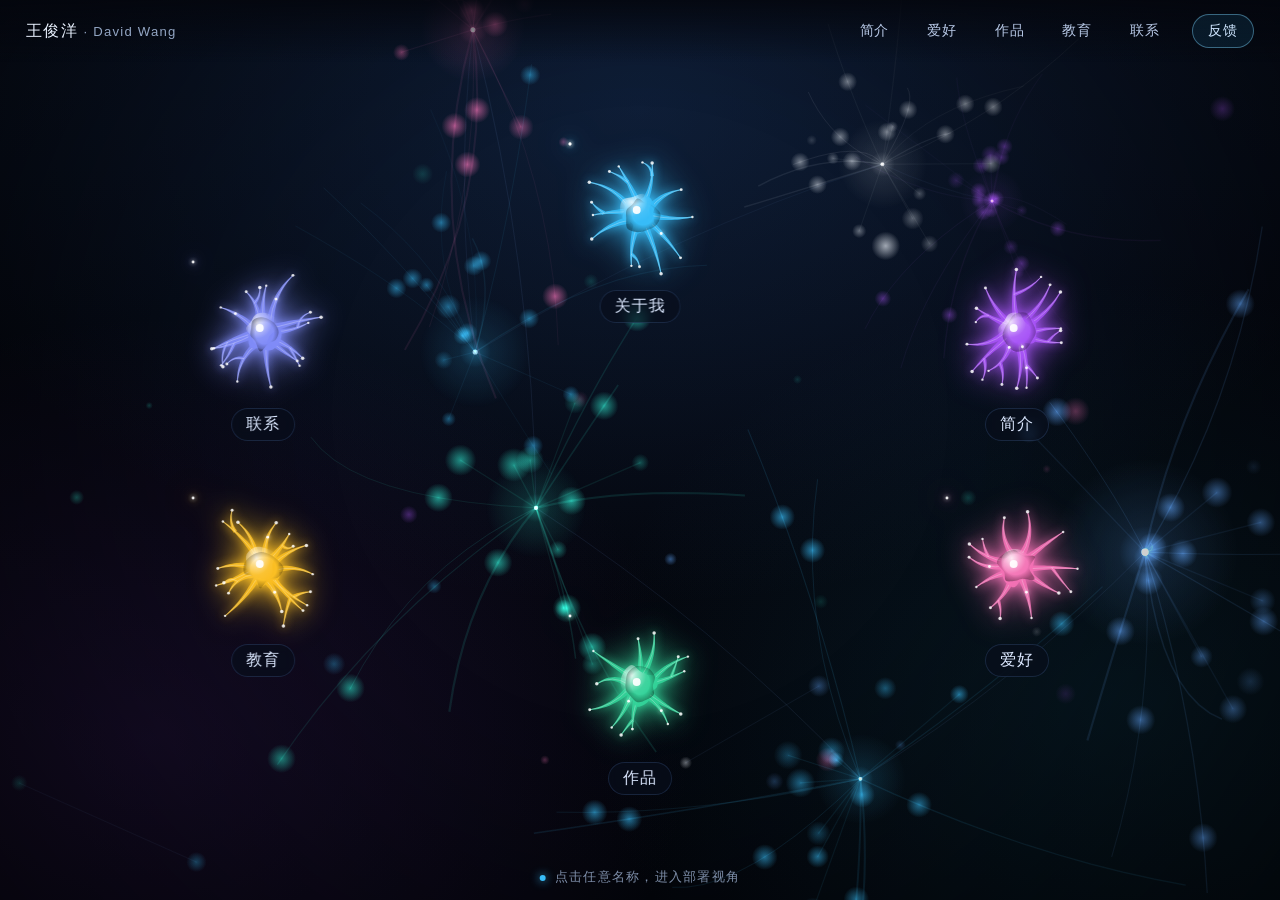
==== commit 98d748cd: "content: 教育经历初中条目接入大连市第79中学校徽（圆形裁切+透明底，1.9MB→34.5KB）" ====
--- a/index.html
+++ b/index.html
@@ -1292,6 +1292,9 @@
         <div class="timeline-item">
           <span class="timeline-date">2020 - 2023</span>
           <h3>大连市第79中学</h3>
+          <div class="school-logos" aria-label="大连市第79中学">
+            <img class="school-logo school-logo--mark" src="./assets/school-logo-dl79.png" alt="大连市第79中学" loading="lazy">
+          </div>
         </div>
         <div class="timeline-item">
           <span class="timeline-date">2014 - 2020</span>
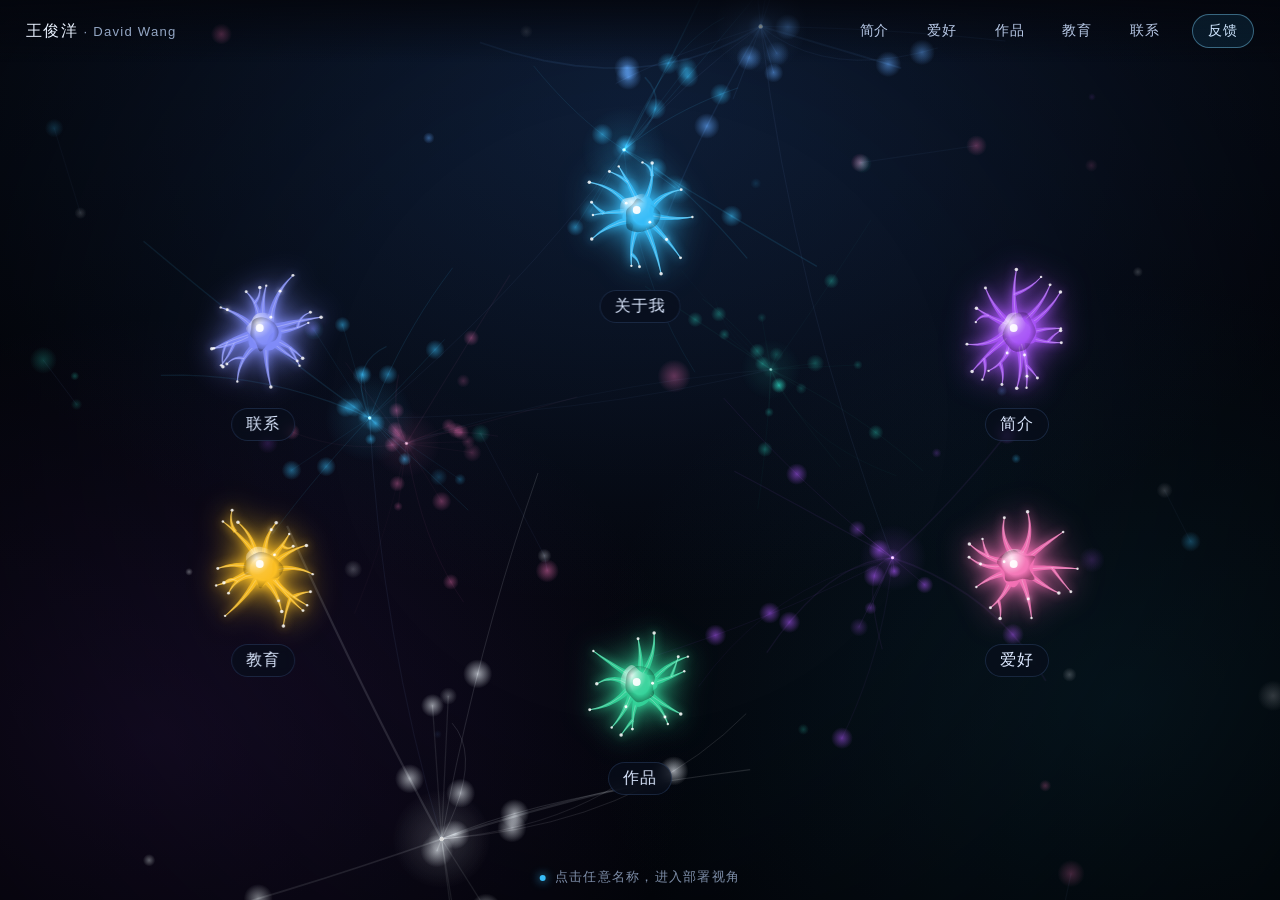
==== commit e65dabb6: "style: 教育栏方形/圆形校徽由 46px 放大到 60px（文字型校名保持 46px）" ====
--- a/index.html
+++ b/index.html
@@ -670,7 +670,7 @@
   transition: opacity 0.25s ease, transform 0.3s ease;
 }
 .school-logo:hover { opacity: 1; transform: scale(1.06); }
-.school-logo--mark { height: 46px; width: 46px; }
+.school-logo--mark { height: 60px; width: 60px; }
 
 /* ---------- 联系方式 ---------- */
 .contact-list {
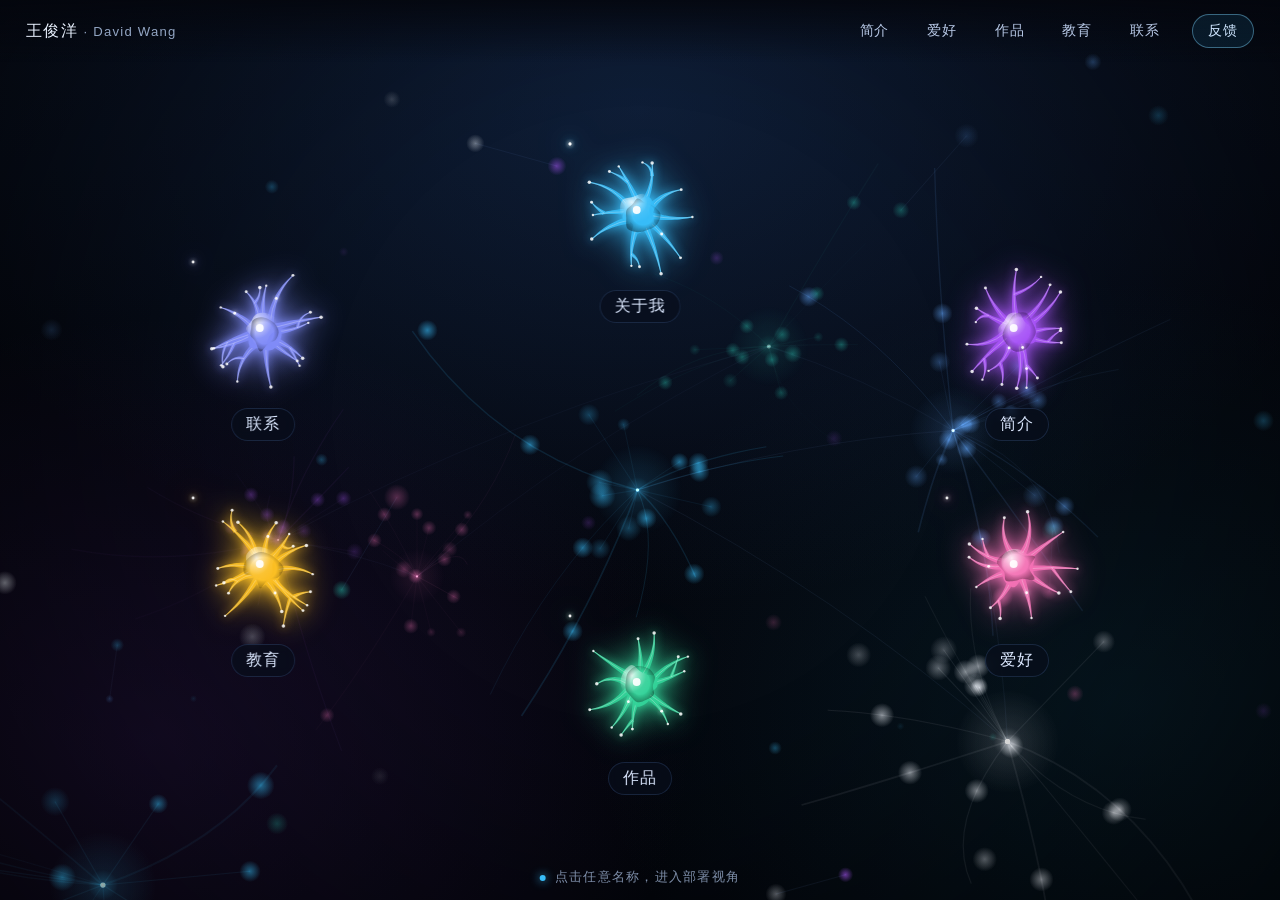
==== commit 4ae74501: "feat: 反馈提交后展示独立「反馈成功」页，底部「关闭窗口 / 再来一条」" ====
--- a/index.html
+++ b/index.html
@@ -1083,6 +1083,81 @@
 .fb-status.is-err { color: #fca5a5; }
 .fb-note { margin: 0; font-size: 0.72rem; line-height: 1.55; color: var(--muted); }
 .fb-hp { position: absolute; left: -9999px; width: 1px; height: 1px; opacity: 0; }
+
+/* ---------- 反馈：反馈成功页（替换表单，而不是只把按钮改名） ---------- */
+/* .fb-form / .fb-done 都是 display:grid，会盖掉 [hidden] 的 UA 样式，必须显式兜住 */
+.fb-form[hidden], .fb-done[hidden] { display: none; }
+.fb-card.is-done .fb-head-copy { display: none; }
+.fb-card.is-done .fb-head { margin-bottom: 6px; }
+
+.fb-done {
+  display: grid;
+  justify-items: center;
+  gap: 13px;
+  padding: 6px 4px 2px;
+  text-align: center;
+}
+.fb-done-mark {
+  display: grid;
+  place-items: center;
+  width: 54px;
+  height: 54px;
+  border-radius: 50%;
+  border: 1px solid rgba(110, 231, 183, 0.42);
+  background: rgba(16, 185, 129, 0.12);
+  color: #6ee7b7;
+  font-size: 1.5rem;
+  line-height: 1;
+  box-shadow: 0 0 24px rgba(16, 185, 129, 0.28);
+}
+.fb-done h2 { margin: 0; font-size: 1.12rem; letter-spacing: 0.06em; }
+.fb-done-text {
+  margin: 0;
+  max-width: 32em;
+  font-size: 0.84rem;
+  line-height: 1.65;
+  color: var(--muted);
+}
+.fb-done-actions {
+  display: flex;
+  flex-wrap: wrap;
+  justify-content: center;
+  gap: 12px;
+  margin-top: 3px;
+}
+.fb-btn {
+  padding: 11px 26px;
+  border-radius: 999px;
+  font-family: inherit;
+  font-size: 0.9rem;
+  font-weight: 600;
+  letter-spacing: 0.06em;
+  cursor: pointer;
+  transition: color 0.25s ease, background 0.25s ease, border-color 0.25s ease,
+              box-shadow 0.25s ease;
+}
+.fb-btn--ghost {
+  border: 1px solid rgba(147, 166, 196, 0.34);
+  background: transparent;
+  color: #cfe6ff;
+}
+.fb-btn--ghost:hover, .fb-btn--ghost:focus-visible {
+  outline: none;
+  color: #fff;
+  border-color: rgba(125, 211, 252, 0.6);
+  background: rgba(120, 170, 255, 0.12);
+}
+.fb-btn--primary {
+  border: 1px solid transparent;
+  background: linear-gradient(120deg, #7dd3fc, #a855f7);
+  color: #04121c;
+}
+.fb-btn--primary:hover, .fb-btn--primary:focus-visible {
+  outline: none;
+  box-shadow: 0 0 26px rgba(120, 170, 255, 0.55);
+}
+.fb-done-note { margin: 0; font-size: 0.72rem; line-height: 1.6; color: var(--muted); }
+.fb-live { position: absolute; left: -9999px; width: 1px; height: 1px; overflow: hidden; }
 
 @media (max-width: 860px) {
   /* 窄屏顶栏只有站名一行（高 41px），节点环按顶栏下沿排布。
@@ -1335,7 +1410,7 @@
 <div class="fb-overlay" id="fbOverlay" role="dialog" aria-modal="true" aria-labelledby="fbTitle">
   <div class="fb-card" id="fbCard">
     <div class="fb-head">
-      <div>
+      <div class="fb-head-copy">
         <h2 id="fbTitle">留个反馈</h2>
         <p>页面、内容、排版哪里不对劲，或者想加点什么，都欢迎写在这里，我会认真看。</p>
       </div>
@@ -1388,6 +1463,19 @@
       </div>
       <p class="fb-note" id="fbNote">提交后直接写入我的私有反馈库，公网读不到，只有我能看见。</p>
     </form>
+
+    <!-- 反馈成功页：替换表单显示，底部两个出口「关闭窗口 / 再来一条」 -->
+    <div class="fb-done" id="fbDone" hidden>
+      <span class="fb-done-mark" aria-hidden="true">✓</span>
+      <h2 id="fbDoneTitle">反馈成功</h2>
+      <p class="fb-done-text">已经写进我的反馈库了，谢谢你花时间写这条反馈，我会认真看。</p>
+      <div class="fb-done-actions">
+        <button class="fb-btn fb-btn--ghost" id="fbDoneClose" type="button">关闭窗口</button>
+        <button class="fb-btn fb-btn--primary" id="fbDoneAgain" type="button">再来一条</button>
+      </div>
+      <p class="fb-done-note">同一个浏览器两次提交间隔 30 秒，稍等一下就能再写一条。</p>
+    </div>
+    <p class="fb-live" id="fbLive" role="status" aria-live="polite"></p>
   </div>
 </div>
 
@@ -2156,7 +2244,10 @@
 var fbTrap     = document.getElementById('fbTrap');
 var fbOpenBtn  = document.querySelector('[data-feedback-open]');
 var fbLastFocus = null;
-var fbDone = false;                 // 已提交成功：提交按钮变成「关闭」
+var fbDone = false;                 // 已提交成功：卡片整屏切到「反馈成功」页
+var fbCard     = document.getElementById('fbCard');
+var fbDoneView = document.getElementById('fbDone');
+var fbLive     = document.getElementById('fbLive');
 
 function fbDatabase() { return window.FEEDBACK_DB_TEST || FEEDBACK_DB; }
 
@@ -2237,6 +2328,41 @@
   fbDone = false;
   if (fbSubmit) { fbSubmit.textContent = '提交'; fbSubmit.disabled = !fbConfigured(); }
   fbSetStatus('');
+  fbShowForm();
+}
+
+/* 表单视图 ←→ 反馈成功视图：成功页是独立一屏，而不是只把提交按钮改名 */
+function fbShowForm() {
+  if (fbForm) fbForm.hidden = false;
+  if (fbDoneView) fbDoneView.hidden = true;
+  if (fbCard) {
+    fbCard.classList.remove('is-done');
+    fbCard.setAttribute('aria-labelledby', 'fbTitle');
+  }
+  if (fbLive) fbLive.textContent = '';
+}
+
+function fbShowDone() {
+  if (fbForm) fbForm.hidden = true;
+  if (fbDoneView) fbDoneView.hidden = false;
+  if (fbCard) {
+    fbCard.classList.add('is-done');
+    // 成功页里标题块是隐藏的，aria-labelledby 要指向可见的那一个
+    fbCard.setAttribute('aria-labelledby', 'fbDoneTitle');
+  }
+  if (fbLive) fbLive.textContent = '反馈成功，已收到你的反馈。';
+  // 焦点落在「关闭」上：键盘用户按一次回车就能退出
+  var closeBtn = document.getElementById('fbDoneClose');
+  if (closeBtn) setTimeout(function () { closeBtn.focus(); }, 60);
+}
+
+/* 距离下次可提交还剩多少秒（0 表示现在就能提） */
+function fbCooldownLeft() {
+  var last = 0;
+  try { last = Number(localStorage.getItem('fbLastAt') || 0); } catch (_) {}
+  if (!last) return 0;
+  var left = FEEDBACK_COOLDOWN_MS - (Date.now() - last);
+  return left > 0 ? Math.ceil(left / 1000) : 0;
 }
 
 function fbOpen() {
@@ -2300,8 +2426,8 @@
   fbForm.reset();
   fbClearErrors();
   if (fbCount) fbCount.textContent = '0 / 2000';
-  fbSetStatus('已收到，谢谢你的反馈！', 'ok');
-  if (fbSubmit) { fbSubmit.textContent = '关闭'; fbSubmit.disabled = false; }
+  fbSetStatus('');
+  fbShowDone();
 }
 
 if (fbOpenBtn) {
@@ -2312,6 +2438,23 @@
   fbOverlay.addEventListener('click', function (e) { if (e.target === fbOverlay) fbClose(); });
   var fbCloseBtn = document.getElementById('fbClose');
   if (fbCloseBtn) fbCloseBtn.addEventListener('click', function (e) { e.preventDefault(); fbClose(); });
+
+  // 成功页出口：关闭 = 走人；再来一条 = 回到空白表单（还在冷却里就先把等多久说清楚）
+  var fbDoneCloseBtn = document.getElementById('fbDoneClose');
+  if (fbDoneCloseBtn) {
+    fbDoneCloseBtn.addEventListener('click', function (e) { e.preventDefault(); fbClose(); });
+  }
+  var fbDoneAgainBtn = document.getElementById('fbDoneAgain');
+  if (fbDoneAgainBtn) {
+    fbDoneAgainBtn.addEventListener('click', function (e) {
+      e.preventDefault();
+      fbReset();
+      var left = fbCooldownLeft();
+      if (left) fbSetStatus('两次提交间隔 30 秒，大约 ' + left + ' 秒后就能再写一条。');
+      var first = document.getElementById('fbNickname');
+      if (first) setTimeout(function () { first.focus(); }, 60);
+    });
+  }
 }
 
 if (fbForm) {
@@ -2334,8 +2477,8 @@
     e.preventDefault();
     e.stopPropagation();
 
-    // 已提交成功：这一次点击当作「关闭」
-    if (fbDone) { fbClose(); fbReset(); return; }
+    // 成功页已就位（表单此时是隐藏的），这一次点击不再当提交处理
+    if (fbDone) return;
     if (fbSubmit && fbSubmit.disabled) return;
 
     // 蜜罐：真人不会填，填了就当作机器人，静默丢弃
@@ -2358,11 +2501,9 @@
       return;
     }
 
-    var last = 0;
-    try { last = Number(localStorage.getItem('fbLastAt') || 0); } catch (_) {}
-    if (last && Date.now() - last < FEEDBACK_COOLDOWN_MS) {
-      var wait = Math.ceil((FEEDBACK_COOLDOWN_MS - (Date.now() - last)) / 1000);
-      fbSetStatus('刚收到你的反馈啦，' + wait + ' 秒后可以再提交一条。', 'err');
+    var left = fbCooldownLeft();
+    if (left) {
+      fbSetStatus('刚收到你的反馈啦，' + left + ' 秒后可以再提交一条。', 'err');
       return;
     }
 
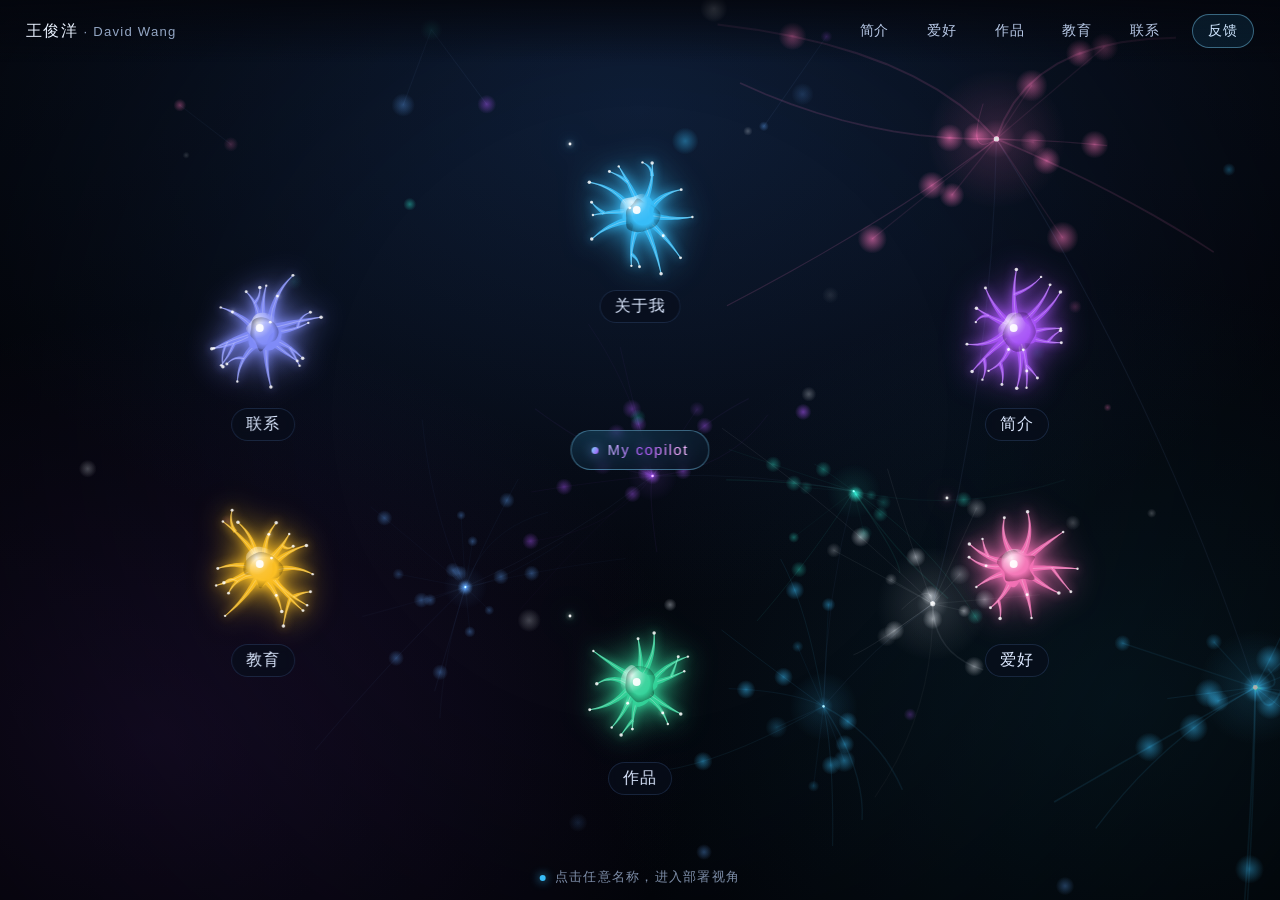
==== commit 70d18926: "feat: 初始界面正中心加入「My copilot」本地问答入口 - 入口只在概览态出现，固定在屏幕正中心，字样为星空紫渐变+流光+辉光 - 浮层复用反馈那套外壳（.fb-overlay/.fb-c" ====
--- a/index.html
+++ b/index.html
@@ -1185,6 +1185,239 @@
   .fb-form { gap: 11px; }
   .fb-textarea { min-height: 72px; }
   .fb-device span { padding: 7px 13px; font-size: 0.82rem; }
+}
+
+/* ============================================================
+   My copilot：初始界面正中心的问答入口（阶段 0 = 本地关键词版）
+   入口是 fixed 的独立按钮，不挂在 .topbar / .panels 里：概览态的中央本来就
+   刻意留空（见 JS 的 overviewPos 注释），按钮落在这里不与任何节点抢位置。
+   用 html[data-phase] 控制「只在初始页面可用」——离开概览态就整块淡出，
+   所以访客只有站在初始界面上才叫得出它。
+   浮层外壳直接复用 .fb-overlay / .fb-card / .fb-head / .fb-close（含窄屏规则），
+   这里只写对话区自己的样式。
+   ============================================================ */
+.cb-entry {
+  position: fixed;
+  left: 50%;
+  top: 50%;
+  z-index: 5;                    /* 盖住节点层(3)与面板层(4)，低于顶栏(20)、浮层(60) */
+  display: inline-flex;
+  align-items: center;
+  gap: 9px;
+  padding: 11px 20px;
+  border-radius: 999px;
+  border: 1px solid rgba(125, 211, 252, 0.42);
+  background: radial-gradient(120% 160% at 20% 0%, rgba(56, 189, 248, 0.2), rgba(8, 14, 28, 0.78));
+  color: #dcecff;
+  font-family: inherit;
+  font-size: 0.92rem;
+  letter-spacing: 0.1em;
+  cursor: pointer;
+  opacity: 0;
+  visibility: hidden;
+  pointer-events: none;
+  transform: translate(-50%, -50%) scale(0.94);
+  -webkit-backdrop-filter: blur(6px);
+  backdrop-filter: blur(6px);
+  transition: opacity 0.35s ease, visibility 0.35s ease, transform 0.35s ease,
+              color 0.3s ease, border-color 0.3s ease, box-shadow 0.3s ease;
+}
+html[data-phase="overview"] .cb-entry {
+  opacity: 1;
+  visibility: visible;
+  pointer-events: auto;
+  transform: translate(-50%, -50%) scale(1);
+}
+/* 小圆点呼应底部提示的呼吸点，暗示「这里可以点」 */
+.cb-entry::before {
+  content: "";
+  width: 7px;
+  height: 7px;
+  border-radius: 50%;
+  background: linear-gradient(120deg, #7dd3fc, #a855f7);
+  box-shadow: 0 0 12px rgba(120, 170, 255, 0.8);
+  animation: cbDot 2.4s ease-in-out infinite;
+}
+@keyframes cbDot {
+  0%, 100% { opacity: 0.4; transform: scale(0.82); }
+  50%      { opacity: 1;   transform: scale(1.1); }
+}
+.cb-entry:hover, .cb-entry:focus-visible {
+  outline: none;
+  color: #04121c;
+  font-weight: 600;
+  border-color: transparent;
+  background: linear-gradient(120deg, #7dd3fc, #a855f7);
+  box-shadow: 0 0 30px rgba(120, 170, 255, 0.5);
+}
+
+.cb-head-copy { min-width: 0; }
+.cb-log {
+  display: grid;
+  gap: 10px;
+  max-height: min(46vh, 380px);
+  overflow-y: auto;
+  overscroll-behavior: contain;
+  padding: 2px;
+}
+.cb-msg {
+  max-width: 88%;
+  padding: 10px 13px;
+  border-radius: 14px;
+  font-size: 0.86rem;
+  line-height: 1.7;
+}
+.cb-msg--bot {
+  justify-self: start;
+  border: 1px solid rgba(147, 166, 196, 0.22);
+  border-top-left-radius: 5px;
+  background: rgba(10, 17, 32, 0.92);
+  color: #dfe9fb;
+}
+.cb-msg--me {
+  justify-self: end;
+  border: 1px solid rgba(125, 211, 252, 0.34);
+  border-top-right-radius: 5px;
+  background: linear-gradient(120deg, rgba(56, 189, 248, 0.22), rgba(168, 85, 247, 0.22));
+  color: #eaf4ff;
+}
+.cb-actions { display: flex; flex-wrap: wrap; gap: 8px; margin-top: 10px; }
+.cb-jump, .cb-handoff {
+  padding: 6px 12px;
+  border-radius: 999px;
+  border: 1px solid rgba(125, 211, 252, 0.42);
+  background: rgba(56, 189, 248, 0.1);
+  color: #cfe6ff;
+  font-family: inherit;
+  font-size: 0.8rem;
+  letter-spacing: 0.05em;
+  cursor: pointer;
+  transition: color 0.25s ease, background 0.25s ease, border-color 0.25s ease,
+              box-shadow 0.25s ease;
+}
+.cb-handoff {
+  border-color: transparent;
+  background: linear-gradient(120deg, #7dd3fc, #a855f7);
+  color: #04121c;
+  font-weight: 600;
+}
+.cb-jump:hover, .cb-jump:focus-visible, .cb-handoff:hover, .cb-handoff:focus-visible {
+  outline: none;
+  box-shadow: 0 0 24px rgba(120, 170, 255, 0.5);
+}
+.cb-jump:hover, .cb-jump:focus-visible {
+  color: #fff;
+  border-color: rgba(125, 211, 252, 0.8);
+  background: rgba(120, 170, 255, 0.16);
+}
+
+.cb-chips { display: flex; flex-wrap: wrap; gap: 7px; margin-top: 12px; }
+.cb-chip {
+  padding: 7px 12px;
+  border-radius: 999px;
+  border: 1px dashed rgba(147, 166, 196, 0.42);
+  background: transparent;
+  color: #b9cae8;
+  font-family: inherit;
+  font-size: 0.8rem;
+  cursor: pointer;
+  transition: color 0.25s ease, background 0.25s ease, border-color 0.25s ease;
+}
+.cb-chip:hover, .cb-chip:focus-visible {
+  outline: none;
+  color: #fff;
+  border-style: solid;
+  border-color: rgba(125, 211, 252, 0.7);
+  background: rgba(120, 170, 255, 0.12);
+}
+
+.cb-ask { display: flex; gap: 8px; margin-top: 12px; }
+.cb-input {
+  flex: 1 1 auto;
+  min-width: 0;
+  padding: 11px 13px;
+  border-radius: 11px;
+  border: 1px solid rgba(147, 166, 196, 0.26);
+  background: rgba(6, 11, 22, 0.85);
+  color: #eaf2ff;
+  font-family: inherit;
+  font-size: 0.9rem;
+  transition: border-color 0.25s ease, box-shadow 0.25s ease;
+}
+.cb-input::placeholder { color: rgba(147, 166, 196, 0.62); }
+.cb-input:focus {
+  outline: none;
+  border-color: rgba(125, 211, 252, 0.72);
+  box-shadow: 0 0 0 3px rgba(56, 189, 248, 0.16);
+}
+.cb-send {
+  flex: none;
+  padding: 0 18px;
+  border-radius: 11px;
+  border: 1px solid transparent;
+  background: linear-gradient(120deg, #7dd3fc, #a855f7);
+  color: #04121c;
+  font-family: inherit;
+  font-size: 0.86rem;
+  font-weight: 600;
+  letter-spacing: 0.06em;
+  cursor: pointer;
+}
+.cb-send:hover, .cb-send:focus-visible {
+  outline: none;
+  box-shadow: 0 0 24px rgba(120, 170, 255, 0.5);
+}
+.cb-note { margin: 11px 0 0; font-size: 0.72rem; line-height: 1.6; color: var(--muted); }
+
+/* 「My copilot」几个字：星空紫渐变 + 缓慢流光 + 呼吸辉光（纯文字，不额外加盒子） */
+.cb-shine { color: #c4b5fd; }   /* 兜底：不支持「渐变裁字」的浏览器显示淡紫实字，而不是透明 */
+@supports ((-webkit-background-clip: text) or (background-clip: text)) {
+  .cb-shine {
+    background-image: linear-gradient(100deg,
+        #c4b5fd 0%, #a855f7 18%, #f0abfc 34%, #e9d5ff 46%,
+        #7dd3fc 58%, #a855f7 74%, #c4b5fd 100%);
+    background-size: 260% 100%;
+    background-position: 0% 50%;
+    -webkit-background-clip: text;
+    background-clip: text;
+    color: transparent;
+    -webkit-text-fill-color: transparent;
+    animation: cbShine 7s linear infinite, cbGlow 2.8s ease-in-out infinite;
+  }
+}
+@keyframes cbShine {
+  from { background-position: 0% 50%; }
+  to   { background-position: 260% 50%; }   /* 首尾同色，回绕看不出接缝 */
+}
+@keyframes cbGlow {
+  0%, 100% { filter: drop-shadow(0 0 3px rgba(168, 85, 247, 0.5)); }
+  50%      { filter: drop-shadow(0 0 10px rgba(196, 181, 253, 0.9)); }
+}
+/* 入口按钮 hover/focus 会反相（底变亮、字变深），这时「My copilot」要回到实色，否则糊在亮底上 */
+.cb-entry:hover .cb-shine,
+.cb-entry:focus-visible .cb-shine,
+.cb-entry:active .cb-shine {
+  background-image: none;
+  color: #04121c;
+  -webkit-text-fill-color: currentColor;
+  animation: none;
+  filter: none;
+}
+
+@media (max-width: 860px) {
+  .cb-entry { padding: 10px 17px; font-size: 0.86rem; letter-spacing: 0.08em; }
+  .cb-log { max-height: min(42vh, 300px); }
+  .cb-msg { max-width: 94%; }
+}
+@media (max-width: 860px) and (max-height: 560px) {
+  .cb-log { max-height: 32vh; }
+  .cb-chips { margin-top: 9px; }
+  .cb-ask { margin-top: 9px; }
+  .cb-note { margin-top: 8px; }
+}
+@media (prefers-reduced-motion: reduce) {
+  .cb-entry::before { animation: none; }
+  .cb-shine { animation: none; }   /* 保留星空紫渐变，只是不动 */
 }
 </style>
 </head>
@@ -1406,6 +1639,9 @@
 
 <p class="hint" id="hint">点击任意名称，进入部署视角</p>
 
+<!-- 问答入口：坐在初始界面正中心（概览态中央本来就留空），离开概览态即淡出 -->
+<button class="cb-entry" id="cbEntry" type="button" aria-haspopup="dialog"><span class="cb-shine">My copilot</span></button>
+
 <!-- ============ 反馈浮层：昵称(必填) / 与我关系(选填) / 所用设备(必选) / 反馈内容(必填) ============ -->
 <div class="fb-overlay" id="fbOverlay" role="dialog" aria-modal="true" aria-labelledby="fbTitle">
   <div class="fb-card" id="fbCard">
@@ -1476,6 +1712,36 @@
       <p class="fb-done-note">同一个浏览器两次提交间隔 30 秒，稍等一下就能再写一条。</p>
     </div>
     <p class="fb-live" id="fbLive" role="status" aria-live="polite"></p>
+  </div>
+</div>
+
+<!-- ============ My copilot 浮层：阶段 0 的静态问答（外壳复用 .fb-* 那套） ============ -->
+<div class="fb-overlay cb-overlay" id="cbOverlay" role="dialog" aria-modal="true" aria-labelledby="cbTitle">
+  <div class="fb-card cb-card" id="cbCard">
+    <div class="fb-head">
+      <div class="cb-head-copy">
+        <h2 id="cbTitle"><span class="cb-shine">My copilot</span></h2>
+        <p>站上公开信息的问答助手。现在还是<b>本地关键词版</b>：答案都是提前写好的，认不出来的问题会请你留言。</p>
+      </div>
+      <button class="fb-close" id="cbClose" type="button" aria-label="关闭问答">✕</button>
+    </div>
+
+    <div class="cb-log" id="cbLog" role="log" aria-live="polite" aria-relevant="additions text"></div>
+
+    <div class="cb-chips" id="cbChips" aria-label="常见问题">
+      <button class="cb-chip" type="button" data-cb-ask="你是谁">你是谁</button>
+      <button class="cb-chip" type="button" data-cb-ask="现在在哪读书、学什么">在哪读书、学什么</button>
+      <button class="cb-chip" type="button" data-cb-ask="有什么爱好">有什么爱好</button>
+      <button class="cb-chip" type="button" data-cb-ask="有什么作品">有什么作品</button>
+      <button class="cb-chip" type="button" data-cb-ask="怎么联系你">怎么联系</button>
+    </div>
+
+    <form class="cb-ask" id="cbAsk" novalidate>
+      <input class="cb-input" id="cbInput" type="text" maxlength="60" autocomplete="off" placeholder="也可以自己打一句试试">
+      <button class="cb-send" type="submit">发送</button>
+    </form>
+
+    <p class="cb-note" id="cbNote">阶段 0：还没接模型，靠关键词命中站上已有的公开信息；认不出来的会转给「留个反馈」。</p>
   </div>
 </div>
 
@@ -2524,6 +2790,266 @@
   });
 }
 
+/* ============================================================
+   4b) My copilot：初始界面正中心的问答入口（阶段 0 = 本地关键词版）
+   ------------------------------------------------------------
+   入口按钮只在概览态（html[data-phase="overview"]）出现，所以访客只有站在
+   初始界面上才叫得出它；进入聚焦/详情后按钮随概览态一起淡出。
+   阶段 0 没有后端：答案写死在 COPILOT_QA 里，靠关键词命中（cbMatch），
+   命中不了就引导到反馈浮层留言（fbOpen）。
+   阶段 1 接上 Supabase Edge Function 后，只要把 cbAnswer() 换成 fetch，
+   入口、浮层、键盘交互都不用动。
+   自测钩子：window.COPILOT_TEST
+   ============================================================ */
+var cbOverlay = document.getElementById('cbOverlay');
+var cbCard    = document.getElementById('cbCard');
+var cbLog     = document.getElementById('cbLog');
+var cbAsk     = document.getElementById('cbAsk');
+var cbInput   = document.getElementById('cbInput');
+var cbChips   = document.getElementById('cbChips');
+var cbEntry   = document.getElementById('cbEntry');
+
+var cbLastFocus = null;
+var cbGreeted = false;
+
+/* 知识库：只写站上已经公开的信息，不猜、不编。
+   k = 命中关键词（统一小写去标点后做子串匹配，长短词都写几个以覆盖不同问法）
+   go = 回答下方的「带我去看」跳到哪个分区
+   handoff = 回答下方给一个「留言给我」出口 */
+var COPILOT_QA = [
+  {
+    q: '你是谁',
+    k: ['你是谁', '叫什么', '名字', '本人', 'who', 'name', '自我介绍', '介绍一下'],
+    a: '王俊洋 · David Wang。恋旧林的羁鸟，思故渊的池鱼——正在学智能医学工程，想把技术用在生命健康上。',
+    go: 'hero'
+  },
+  {
+    q: '现在在哪读书、学什么',
+    k: ['在哪读书', '学什么', '学的是', '专业', 'major', '大学', '读书', '大一', '大几', '几年级', '年级', '天津大学', '理工大学', '深圳'],
+    a: '天津大学香港理工大学深圳未来技术学院，智能医学工程专业（Biomedical Engineering），2026 年入学，现在大一；关注生物医学与人工智能的交叉方向。',
+    go: 'about'
+  },
+  {
+    q: '教育经历',
+    k: ['教育', '学历', '履历', '经历', '时间线', '高中', '初中', '小学', '学校', 'school', '八中', '79中', '七十九'],
+    a: '2026 至今 · 天津大学香港理工大学深圳未来技术学院（智能医学工程）；2023–2026 · 大连市第八中学；2020–2023 · 大连市第79中学；2014–2020 · 大连市第79中学附属小学。',
+    go: 'education'
+  },
+  {
+    q: '有什么爱好',
+    k: ['爱好', '兴趣', '喜欢', '平时', '足球', '台球', '桌游', 'vocaloid', '音乐', 'hobby'],
+    a: '足球、台球、VOCALOID、桌游——喜欢运动与音乐，也爱和朋友面对面玩桌游。',
+    go: 'hobbies'
+  },
+  {
+    q: '有什么作品',
+    k: ['作品', '项目', '比赛', '一等奖', '奖', '果酒', '证书', 'project', '做得'],
+    a: '高中在校科技艺术文化节做过生物比赛项目（果酒制作），2025 年拿了一等奖，证书就放在「作品」那一栏；更多项目还在整理。',
+    go: 'projects'
+  },
+  {
+    q: '怎么联系你',
+    k: ['联系', '邮箱', 'email', '邮件', 'github', '社交', '微信', '找你', 'contact'],
+    a: 'GitHub：github.com/stardust-david；邮箱：3026445011@tju.edu.cn。其他社交账号还在补充。',
+    go: 'contact'
+  },
+  {
+    q: '这个网站怎么用',
+    k: ['怎么用', '怎么玩', '导航', '怎么看', '玩法', '教程', 'how'],
+    a: '点屏幕上任意一个名称（关于我 / 简介 / 爱好 / 作品 / 教育 / 联系）进入部署视角，再点一次展开内容；Esc 逐级返回，也可以用左右方向键在分区之间切换。'
+  },
+  {
+    q: '这个网站是怎么做的',
+    k: ['网站怎么', '站是', '技术', '前端', '框架', '代码', '怎么做', 'canvas', 'html'],
+    a: '这个站是手写的 HTML / CSS / JS 单页：Canvas 星空背景、用视频填充的标题（Video Text）、神经元式的节点导航；反馈数据走 Supabase，没有用前端框架。'
+  },
+  {
+    q: '你是 AI 吗',
+    k: ['ai', '机器人', '真人', '模型', 'copilot', '助手', '人工智能', '自动回复', '你是'],
+    a: '我是这个站上的问答助手。现在还是阶段 0：靠本地关键词匹配，答案都是提前写好的；以后会接上模型，就能答得更灵活。'
+  },
+  {
+    q: '你好',
+    k: ['你好', '您好', '哈喽', 'hello', '在吗', '嗨'],
+    a: '你好，我是这个站上的问答助手。学校、专业、爱好、作品、联系方式都可以问我；也可以自己打一句试试。'
+  },
+  {
+    q: '想提意见或反馈',
+    k: ['反馈', '建议', '留言', '意见', '吐槽', 'bug', '改进', 'feedback'],
+    a: '那走「留个反馈」最直接：内容会写进我的私有反馈库，公网读不到，只有我能看见。',
+    handoff: true
+  }
+];
+
+/* 统一小写 + 去掉空白与标点，让「你是谁？」「你是谁」「你是谁!」都能命中 */
+function cbNormalize(s) {
+  return String(s == null ? '' : s)
+    .toLowerCase()
+    .replace(/[\s，。、？！：；,.?!:;~～…·'"“”‘’()（）\[\]【】<>《》/\\|@#$%^&*_+=-]/g, '');
+}
+
+/* 命中一个关键词 +2；整句与预设问法完全一致再多 +6。0 分就是「认不出来」 */
+function cbScore(text, item) {
+  var score = 0;
+  for (var i = 0; i < item.k.length; i++) {
+    var k = cbNormalize(item.k[i]);
+    if (k && text.indexOf(k) >= 0) score += 2;
+  }
+  if (cbNormalize(item.q) === text) score += 6;
+  return score;
+}
+
+function cbMatch(text) {
+  var q = cbNormalize(text);
+  if (!q) return null;
+  var best = null, bestScore = 0;
+  COPILOT_QA.forEach(function (item) {
+    var s = cbScore(q, item);
+    if (s > bestScore) { bestScore = s; best = item; }
+  });
+  return bestScore >= 2 ? best : null;
+}
+
+function cbSectionName(id) {
+  var hit = SECTIONS.filter(function (s) { return s.id === id; })[0];
+  return hit ? hit.name : '';
+}
+
+function cbIsOpen() { return !!cbOverlay && cbOverlay.classList.contains('is-open'); }
+
+/* 往对话区追加一条气泡：kind = 'bot' | 'me'，actions = 气泡下方的出口按钮 */
+function cbPush(kind, text, actions) {
+  if (!cbLog) return null;
+  var msg = document.createElement('div');
+  msg.className = 'cb-msg cb-msg--' + kind;
+  msg.appendChild(document.createTextNode(text));
+  if (actions && actions.length) {
+    var box = document.createElement('div');
+    box.className = 'cb-actions';
+    actions.forEach(function (act) {
+      var btn = document.createElement('button');
+      btn.type = 'button';
+      btn.className = act.handoff ? 'cb-handoff' : 'cb-jump';
+      btn.textContent = act.label;
+      if (act.goto) btn.setAttribute('data-goto', act.goto);
+      if (act.handoff) btn.setAttribute('data-cb-handoff', '');
+      box.appendChild(btn);
+    });
+    msg.appendChild(box);
+  }
+  cbLog.appendChild(msg);
+  cbLog.scrollTop = cbLog.scrollHeight;
+  return msg;
+}
+
+function cbAnswer(text) {
+  var hit = cbMatch(text);
+  if (!hit) {
+    cbPush('bot', '这条我答不上来。现在的我只会站上已经公开的信息——学校、专业、爱好、作品、联系方式，你可以换个问法，或者直接留言给我。', [
+      { label: '留言给我 →', handoff: true }
+    ]);
+    return;
+  }
+  var actions = [];
+  if (hit.go) actions.push({ label: '带我去看「' + cbSectionName(hit.go) + '」→', goto: hit.go });
+  if (hit.handoff) actions.push({ label: '留言给我 →', handoff: true });
+  cbPush('bot', hit.a, actions);
+}
+
+function cbAskQuestion(text) {
+  var t = String(text == null ? '' : text).trim().slice(0, 60);
+  if (!t) {
+    cbPush('bot', '先打一句想问的，或者点上面的问题试试。');
+    if (cbInput) cbInput.focus();
+    return;
+  }
+  cbPush('me', t);
+  cbAnswer(t);
+}
+
+function cbEntryShown() {
+  return document.documentElement.getAttribute('data-phase') === 'overview';
+}
+
+function cbOpen() {
+  if (!cbOverlay) return;
+  cbLastFocus = document.activeElement;
+  cbOverlay.classList.add('is-open');
+  if (!cbGreeted) { cbGreeted = true; cbPush('bot', '你好，我是这个站上的问答助手。学校、专业、爱好、作品、联系方式都可以问我；也可以自己打一句试试。'); }
+  if (cbInput) setTimeout(function () { cbInput.focus(); }, 60);
+}
+
+function cbClose() {
+  if (!cbOverlay) return;
+  cbOverlay.classList.remove('is-open');
+  // 焦点还给触发它的按钮；若它已随概览态淡出（比如点「带我去看」跳走了），就不再抢焦点
+  var back = cbLastFocus;
+  if (back === cbEntry && !cbEntryShown()) back = null;
+  if (back && back.focus) back.focus();
+}
+
+/* Tab 键锁在卡片内（与反馈浮层同一套做法） */
+function cbTrapFocus(e) {
+  if (!cbCard) return;
+  var nodes = cbCard.querySelectorAll('button, input, textarea, [href]');
+  var list = Array.prototype.filter.call(nodes, function (el) {
+    return el.tabIndex >= 0 && el.offsetParent !== null;
+  });
+  if (!list.length) return;
+  var first = list[0], last = list[list.length - 1];
+  if (e.shiftKey && document.activeElement === first) { e.preventDefault(); last.focus(); }
+  else if (!e.shiftKey && document.activeElement === last) { e.preventDefault(); first.focus(); }
+}
+
+if (cbEntry) {
+  cbEntry.addEventListener('click', function (e) { e.preventDefault(); cbOpen(); });
+}
+
+if (cbOverlay) {
+  cbOverlay.addEventListener('click', function (e) { if (e.target === cbOverlay) cbClose(); });
+  var cbCloseBtn = document.getElementById('cbClose');
+  if (cbCloseBtn) cbCloseBtn.addEventListener('click', function (e) { e.preventDefault(); cbClose(); });
+}
+
+if (cbChips) {
+  cbChips.addEventListener('click', function (e) {
+    var b = e.target.closest ? e.target.closest('[data-cb-ask]') : null;
+    if (!b) return;
+    e.preventDefault();
+    cbAskQuestion(b.getAttribute('data-cb-ask'));
+  });
+}
+
+if (cbLog) {
+  cbLog.addEventListener('click', function (e) {
+    var el = e.target;
+    // 出口二：转成留言（先收起问答浮层，焦点会落到中心按钮上，再交给反馈浮层）
+    if (el.closest && el.closest('[data-cb-handoff]')) { e.preventDefault(); cbClose(); fbOpen(); return; }
+    // 出口一：「带我去看」交给全局的 [data-goto] 处理，这里只负责把浮层先收掉
+    if (el.closest && el.closest('[data-goto]')) cbClose();
+  });
+}
+
+if (cbAsk) {
+  cbAsk.addEventListener('submit', function (e) {
+    e.preventDefault();
+    var v = cbInput ? cbInput.value : '';
+    if (cbInput) cbInput.value = '';
+    cbAskQuestion(v);
+  });
+}
+
+/* 桩测试钩子：不改本文件就能验证命中与开合（阶段 1 换模型后同样保留） */
+window.COPILOT_TEST = {
+  qa: COPILOT_QA,
+  match: function (text) { var hit = cbMatch(text); return hit ? hit.q : null; },
+  ask: cbAskQuestion,
+  open: cbOpen,
+  close: cbClose,
+  isOpen: cbIsOpen,
+  log: cbLog
+};
+
 /* 预热触发：鼠标扫过或键盘聚焦到分区节点时，就提前开始缓冲它的视频。
    等面板真正展开，画面往往已经在播了，标题不会长时间停在静态首帧。*/
 function nodeIdFrom(e) {
@@ -2559,14 +3085,19 @@
     return;
   }
 
-  // 点击空白处 = 回退一步（面板 / 顶栏 / 反馈浮层内部的点击不算）
-  if (el.closest && el.closest('.panel, .topbar, .fb-overlay')) return;
+  // 点击空白处 = 回退一步（面板 / 顶栏 / 浮层 / 中心问答入口上的点击不算）
+  if (el.closest && el.closest('.panel, .topbar, .fb-overlay, .cb-entry')) return;
   stepBack();
 });
 
 /* 键盘：Esc 逐级后退；左右方向键在分区之间移动 */
 document.addEventListener('keydown', function (e) {
-  // 反馈浮层打开时，键盘全部让给表单：Esc 关浮层、Tab 锁在卡片内、方向键留给输入框
+  // 浮层打开时键盘全权让给浮层：Esc 关浮层、Tab 锁在卡片内、方向键留给输入框
+  if (cbIsOpen()) {
+    if (e.key === 'Escape') { e.preventDefault(); cbClose(); }
+    else if (e.key === 'Tab') { cbTrapFocus(e); }
+    return;
+  }
   if (fbIsOpen()) {
     if (e.key === 'Escape') { e.preventDefault(); fbClose(); }
     else if (e.key === 'Tab') { fbTrapFocus(e); }
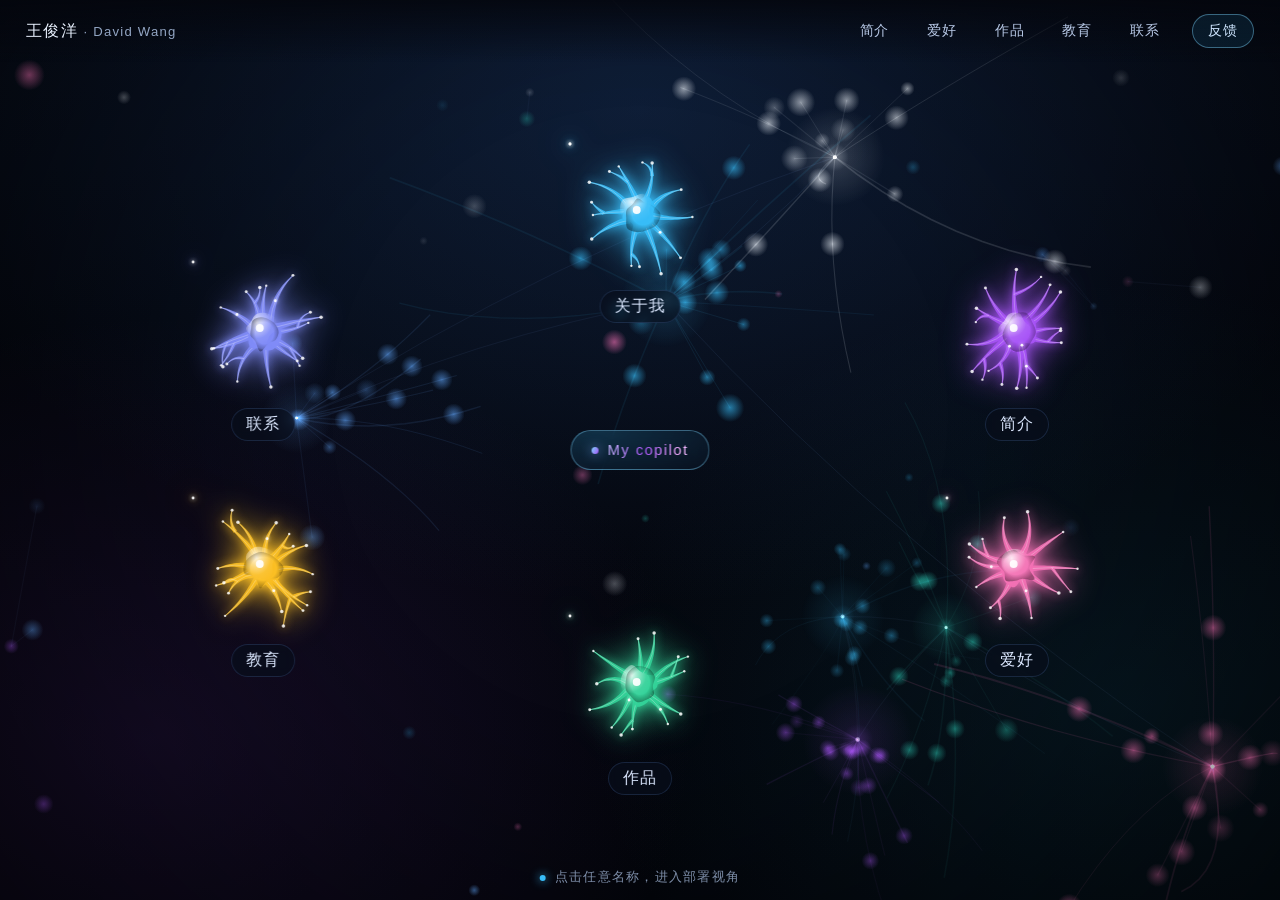
==== commit eb015fd5: "style: 移除 My copilot 浮层里的两行说明小字 - 删掉头部副标题与底部 #cbNote 那段「阶段 0 / 本地关键词版」说明 - 一并清掉随之失效的 .cb-note 样式（含窄屏" ====
--- a/index.html
+++ b/index.html
@@ -1252,6 +1252,8 @@
 }
 
 .cb-head-copy { min-width: 0; }
+/* 副标题删掉后只剩标题，让标题与右上角 ✕ 垂直居中对齐 */
+.cb-overlay .fb-head { align-items: center; }
 .cb-log {
   display: grid;
   gap: 10px;
@@ -1367,7 +1369,6 @@
   outline: none;
   box-shadow: 0 0 24px rgba(120, 170, 255, 0.5);
 }
-.cb-note { margin: 11px 0 0; font-size: 0.72rem; line-height: 1.6; color: var(--muted); }
 
 /* 「My copilot」几个字：星空紫渐变 + 缓慢流光 + 呼吸辉光（纯文字，不额外加盒子） */
 .cb-shine { color: #c4b5fd; }   /* 兜底：不支持「渐变裁字」的浏览器显示淡紫实字，而不是透明 */
@@ -1413,7 +1414,6 @@
   .cb-log { max-height: 32vh; }
   .cb-chips { margin-top: 9px; }
   .cb-ask { margin-top: 9px; }
-  .cb-note { margin-top: 8px; }
 }
 @media (prefers-reduced-motion: reduce) {
   .cb-entry::before { animation: none; }
@@ -1721,7 +1721,6 @@
     <div class="fb-head">
       <div class="cb-head-copy">
         <h2 id="cbTitle"><span class="cb-shine">My copilot</span></h2>
-        <p>站上公开信息的问答助手。现在还是<b>本地关键词版</b>：答案都是提前写好的，认不出来的问题会请你留言。</p>
       </div>
       <button class="fb-close" id="cbClose" type="button" aria-label="关闭问答">✕</button>
     </div>
@@ -1740,8 +1739,6 @@
       <input class="cb-input" id="cbInput" type="text" maxlength="60" autocomplete="off" placeholder="也可以自己打一句试试">
       <button class="cb-send" type="submit">发送</button>
     </form>
-
-    <p class="cb-note" id="cbNote">阶段 0：还没接模型，靠关键词命中站上已有的公开信息；认不出来的会转给「留个反馈」。</p>
   </div>
 </div>
 
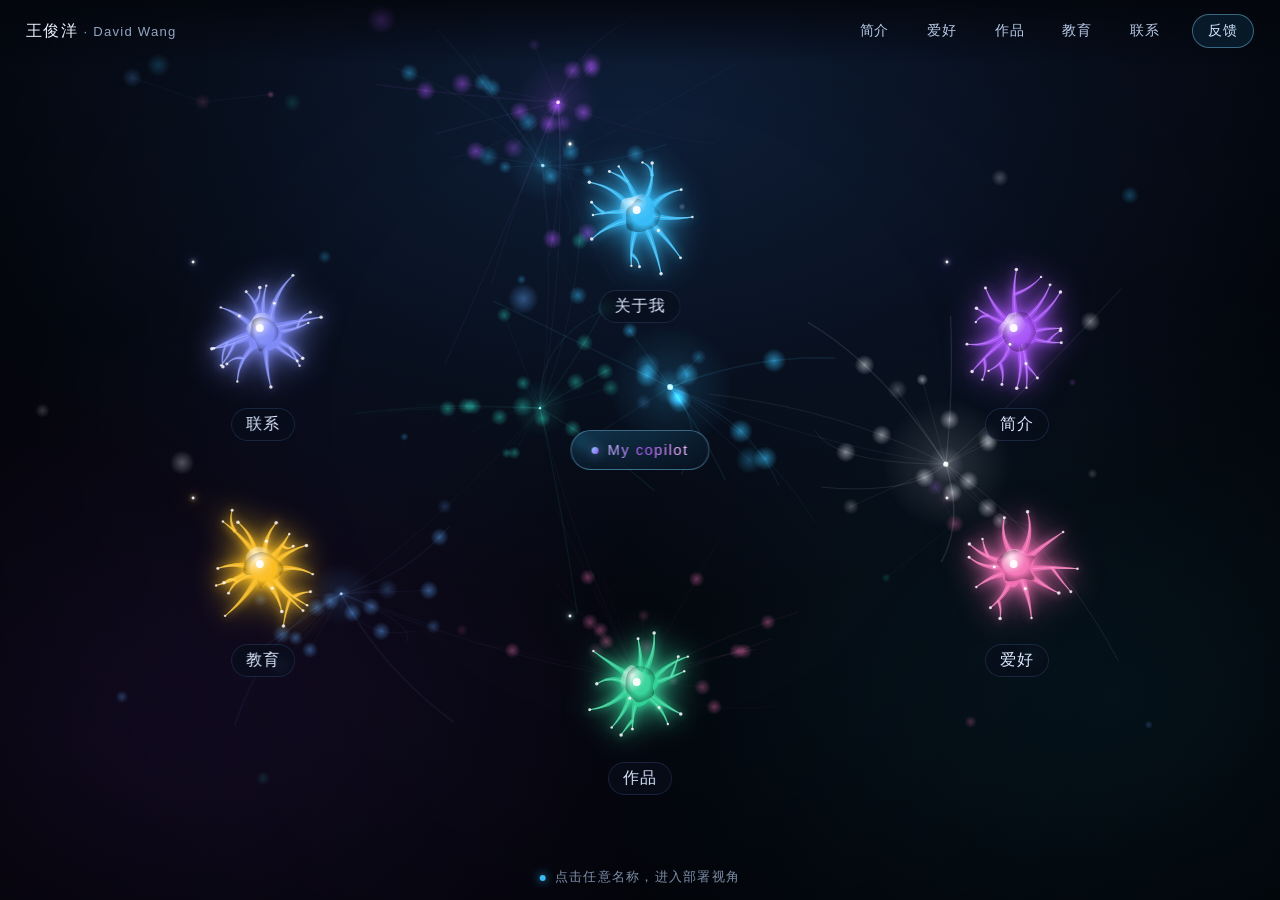
==== commit 5a0453ab: "content: My copilot 补充爱好细节、座右铭解读与 AI 观点问答" ====
--- a/index.html
+++ b/index.html
@@ -1732,6 +1732,8 @@
       <button class="cb-chip" type="button" data-cb-ask="现在在哪读书、学什么">在哪读书、学什么</button>
       <button class="cb-chip" type="button" data-cb-ask="有什么爱好">有什么爱好</button>
       <button class="cb-chip" type="button" data-cb-ask="有什么作品">有什么作品</button>
+      <button class="cb-chip" type="button" data-cb-ask="你的座右铭是什么意思">座右铭</button>
+      <button class="cb-chip" type="button" data-cb-ask="你怎么看 AI 取代人">AI 与取代</button>
       <button class="cb-chip" type="button" data-cb-ask="怎么联系你">怎么联系</button>
     </div>
 
@@ -2821,6 +2823,18 @@
     go: 'hero'
   },
   {
+    q: '最近在学什么',
+    k: ['在学什么', '最近学', '课程', '微积分', '线性代数', '编程', '修什么', '学哪些'],
+    a: '大一这学期在修微积分、线性代数，还有编程。基础课占大头，真正想深入的方向还在摸索。',
+    go: 'education'
+  },
+  {
+    q: '为什么选智能医学工程',
+    k: ['为什么选', '为什么学', '选专业', '选这个', '选智能医学', '初衷'],
+    a: '标准很朴素：想学一个能直接造福人类的学科。有些方向做得再好，离帮到具体的人还是要绕几道弯，智能医学工程能把技术和人的健康直接连起来；它也确实踩在国家未来技术发展的需求上。',
+    go: 'about'
+  },
+  {
     q: '现在在哪读书、学什么',
     k: ['在哪读书', '学什么', '学的是', '专业', 'major', '大学', '读书', '大一', '大几', '几年级', '年级', '天津大学', '理工大学', '深圳'],
     a: '天津大学香港理工大学深圳未来技术学院，智能医学工程专业（Biomedical Engineering），2026 年入学，现在大一；关注生物医学与人工智能的交叉方向。',
@@ -2833,10 +2847,45 @@
     go: 'education'
   },
   {
+    q: '足球踢什么位置',
+    k: ['足球', '后卫', '踢球', '球场', '踢得'],
+    a: '踢后卫。没什么技术，纯属爱玩——属于踢得一般但每次都很想去的那种。',
+    go: 'hobbies'
+  },
+  {
+    q: '台球打得怎么样',
+    k: ['台球', '一杆', '球杆', '斯诺克', '全色', '半色', '八球', '手感'],
+    a: '喜欢全色半色那套规则，分组对抗比乱打有意思。水平嘛，又菜又爱玩。',
+    go: 'hobbies'
+  },
+  {
+    q: '听什么 VOCALOID',
+    k: ['vocaloid', 'p主', '皮诺曹', '柿崎', '传说曲', '虚拟歌手', '初音', '调教', '听歌', '听什么歌'],
+    a: '主要听传说曲那一批，也就是 niconico 上播放量破百万的那些。P 主里喜欢皮诺曹和柿崎。',
+    go: 'hobbies'
+  },
+  {
+    q: '玩什么桌游',
+    k: ['桌游', '策略型', '阿瓦隆', '狼人杀', 'catan', '剧本杀'],
+    a: '偏好策略型，喜欢要算、要规划、要读对手的那种。暂时还没有固定常玩的一款，属于有兴趣但没入坑很深。',
+    go: 'hobbies'
+  },
+  {
     q: '有什么爱好',
     k: ['爱好', '兴趣', '喜欢', '平时', '足球', '台球', '桌游', 'vocaloid', '音乐', 'hobby'],
-    a: '足球、台球、VOCALOID、桌游——喜欢运动与音乐，也爱和朋友面对面玩桌游。',
+    a: '足球、台球、VOCALOID、桌游——运动、音乐、和朋友面对面，大概就这三件事。问我具体哪一项，我可以多说两句。',
     go: 'hobbies'
+  },
+  {
+    q: '你的座右铭是什么意思',
+    k: ['座右铭', '你的座右铭', '座右铭是', '恋旧林', '羁鸟', '池鱼', '格言', '这句话', 'soul seeker', 'seek'],
+    a: '化用陶渊明《归园田居》的「羁鸟恋旧林，池鱼思故渊」。原诗写的是思归，我借的是另一层：鸟被关着、鱼被养在池里，身体受限，可心里还留着自己的林子和深渊。对我来说，是在任意环境里给自己留一块能自由去的地方。',
+    go: 'hero'
+  },
+  {
+    q: '你怎么看 AI 取代人',
+    k: ['取代', '失业', '抢饭碗', '变懒', '依赖ai', '用ai', 'ai会不会', '怎么看ai'],
+    a: '我对「取代」的定义和科幻电影不太一样。如果脏活累活都交给 AI，人从里面解放出来，这种取代是极好的；但如果人因为用 AI 变得思维迟钝、懒得想事，那就是毁灭性的。分界线不在 AI 多强，在人还动不动脑子。'
   },
   {
     q: '有什么作品',
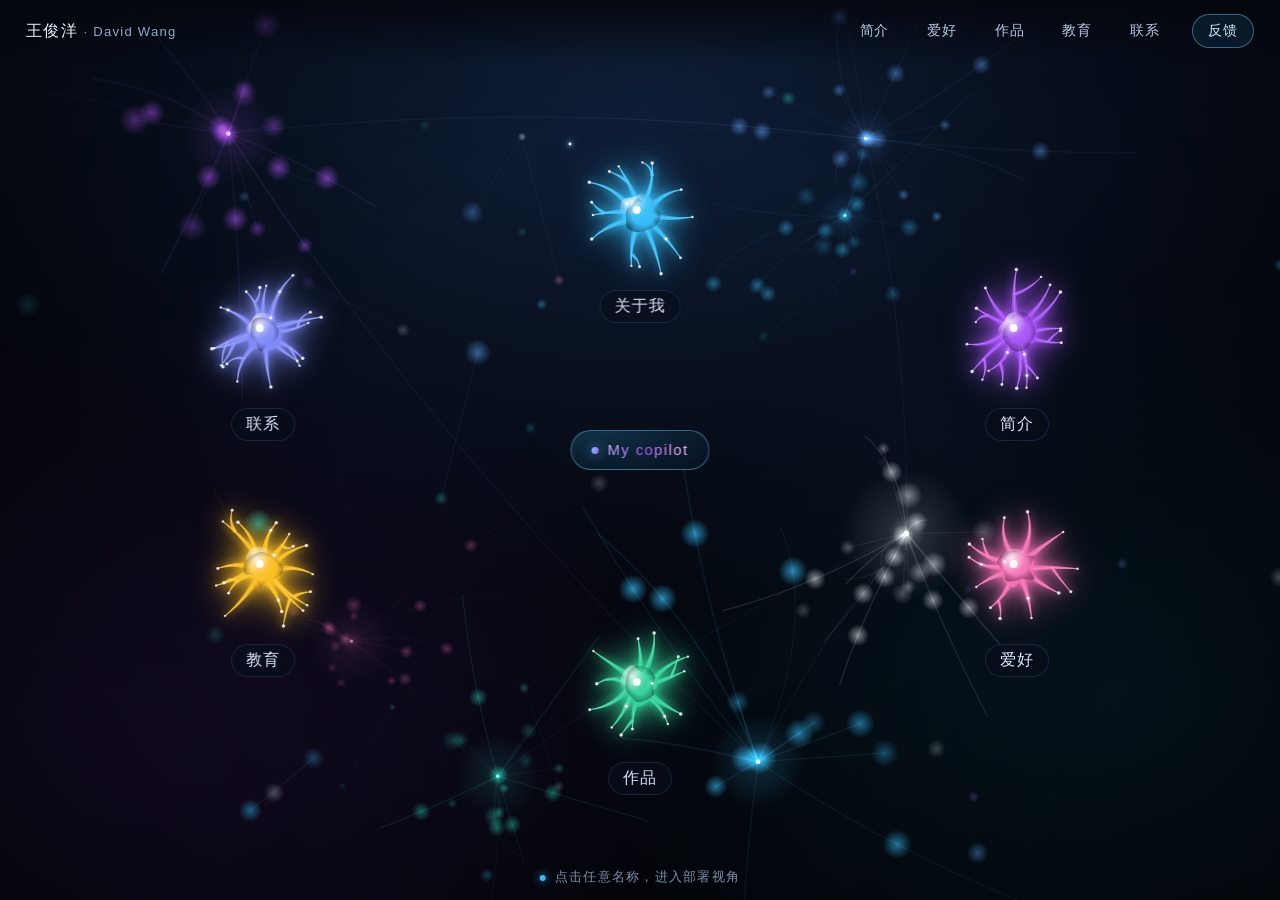
==== commit 809fa14c: "feat: My copilot 接入百炼 qwen-plus，答案改由模型生成 - cbAnswer 改为请求 Supabase Edge Function，语料与说话规则在服务端 - 网络不通时依" ====
--- a/index.html
+++ b/index.html
@@ -2790,13 +2790,13 @@
 }
 
 /* ============================================================
-   4b) My copilot：初始界面正中心的问答入口（阶段 0 = 本地关键词版）
+   4b) My copilot：初始界面正中心的问答入口（阶段 1 = 接模型）
    ------------------------------------------------------------
    入口按钮只在概览态（html[data-phase="overview"]）出现，所以访客只有站在
    初始界面上才叫得出它；进入聚焦/详情后按钮随概览态一起淡出。
-   阶段 0 没有后端：答案写死在 COPILOT_QA 里，靠关键词命中（cbMatch），
-   命中不了就引导到反馈浮层留言（fbOpen）。
-   阶段 1 接上 Supabase Edge Function 后，只要把 cbAnswer() 换成 fetch，
+   阶段 1：请求 Supabase Edge Function（内部调百炼 qwen-plus），语料与说话
+   规则都在服务端，前端不碰 key。网络不通或接口不可用时退回 COPILOT_QA 的
+   本地关键词版，再退回引导留言，访客不会看到白屏。
    入口、浮层、键盘交互都不用动。
    自测钩子：window.COPILOT_TEST
    ============================================================ */
@@ -2912,12 +2912,12 @@
   {
     q: '你是 AI 吗',
     k: ['ai', '机器人', '真人', '模型', 'copilot', '助手', '人工智能', '自动回复', '你是'],
-    a: '我是这个站上的问答助手。现在还是阶段 0：靠本地关键词匹配，答案都是提前写好的；以后会接上模型，就能答得更灵活。'
+    a: '我是这个站上的数字分身，背后接的是大模型。资料和说话规则都是我自己整理的，哪些不答也是我自己定的。'
   },
   {
     q: '你好',
     k: ['你好', '您好', '哈喽', 'hello', '在吗', '嗨'],
-    a: '你好，我是这个站上的问答助手。学校、专业、爱好、作品、联系方式都可以问我；也可以自己打一句试试。'
+    a: '你好，我是王俊洋的数字分身。学校、专业、爱好、作品、联系方式都可以问我；也可以自己打一句试试。'
   },
   {
     q: '想提意见或反馈',
@@ -2988,18 +2988,112 @@
   return msg;
 }
 
+/* ---------- 阶段 1：模型接口 ---------- */
+var CB_ENDPOINT = 'https://vqvsachtgfaajezfjlox.supabase.co/functions/v1/copilot';
+var cbHistory = [];      // [{role:'user'|'assistant', content:'...'}]
+var cbPending = false;   // 防连点
+var cbFails = 0;         // 连续失败计数
+var CB_MAX_FAILS = 3;    // 超过就本次会话不再请求，避免每次白等
+
+function cbSetText(msg, text) {
+  if (!msg) return;
+  // cbPush 的第一个子节点就是文本节点，直接改它，不会破坏 actions 按钮
+  if (msg.firstChild && msg.firstChild.nodeType === 3) msg.firstChild.nodeValue = text;
+  else msg.textContent = text;
+  if (cbLog) cbLog.scrollTop = cbLog.scrollHeight;
+}
+
+/* 本地兜底：沿用关键词命中，命中不了返回 null */
+function cbLocalAnswer(text) {
+  var hit = cbMatch(text);
+  return hit ? hit.a : null;
+}
+
+/* 兜底气泡：本地有答案就用，没有就给留言入口 */
+function cbFallback(holder, text) {
+  var local = cbLocalAnswer(text);
+  if (local) {
+    cbSetText(holder, local);
+    return;
+  }
+  cbSetText(holder, '这会儿连不上，先留个言吧，我回头一定看到。');
+  var box = document.createElement('div');
+  box.className = 'cb-actions';
+  var btn = document.createElement('button');
+  btn.type = 'button';
+  btn.className = 'cb-handoff';
+  btn.textContent = '留言给我 →';
+  btn.setAttribute('data-cb-handoff', '');
+  box.appendChild(btn);
+  holder.appendChild(box);
+}
+
 function cbAnswer(text) {
-  var hit = cbMatch(text);
-  if (!hit) {
-    cbPush('bot', '这条我答不上来。现在的我只会站上已经公开的信息——学校、专业、爱好、作品、联系方式，你可以换个问法，或者直接留言给我。', [
-      { label: '留言给我 →', handoff: true }
-    ]);
+  // 接口未配置，或本次会话已判定不可用 → 纯本地
+  if (!CB_ENDPOINT || cbFails >= CB_MAX_FAILS) {
+    var local = cbLocalAnswer(text);
+    cbPush('bot', local || '这条我答不上来，换个问法试试。');
     return;
   }
-  var actions = [];
-  if (hit.go) actions.push({ label: '带我去看「' + cbSectionName(hit.go) + '」→', goto: hit.go });
-  if (hit.handoff) actions.push({ label: '留言给我 →', handoff: true });
-  cbPush('bot', hit.a, actions);
+
+  if (cbPending) return;
+  cbPending = true;
+
+  var holder = cbPush('bot', '正在想…');
+  var timer = setTimeout(function () {
+    cbSetText(holder, '还在想，稍等一下…');
+  }, 6000);
+
+  fetch(CB_ENDPOINT, {
+    method: 'POST',
+    headers: { 'Content-Type': 'application/json' },
+    body: JSON.stringify({
+      message: text,
+      history: cbHistory.slice(-6)
+    })
+  })
+    .then(function (res) {
+      return res.json()
+        .catch(function () { return {}; })
+        .then(function (data) { return { ok: res.ok, status: res.status, data: data }; });
+    })
+    .then(function (r) {
+      if (!r.ok || !r.data || !r.data.reply) {
+        var err = new Error((r.data && r.data.error) || ('HTTP ' + r.status));
+        err.status = r.status;
+        throw err;
+      }
+      clearTimeout(timer);
+      cbFails = 0;
+      cbSetText(holder, r.data.reply);
+      cbHistory.push({ role: 'user', content: text });
+      cbHistory.push({ role: 'assistant', content: r.data.reply });
+      if (cbHistory.length > 12) cbHistory = cbHistory.slice(-12);
+    })
+    .catch(function (err) {
+      clearTimeout(timer);
+      cbFails += 1;
+
+      // 4xx 是请求本身的问题，不计入服务不可用
+      if (err.status === 429 && err.message) {
+        cbSetText(holder, err.message);
+        return;
+      }
+      if (err.status === 400) {
+        cbSetText(holder, '这个问法我处理不了，换个说法试试。');
+        return;
+      }
+
+      if (cbFails >= CB_MAX_FAILS) {
+        console.warn('[copilot] 接口连续失败，本次会话切回本地模式');
+      } else if (window.console) {
+        console.warn('[copilot]', err && err.message);
+      }
+      cbFallback(holder, text);
+    })
+    .then(function () {
+      cbPending = false;
+    });
 }
 
 function cbAskQuestion(text) {
@@ -3021,7 +3115,7 @@
   if (!cbOverlay) return;
   cbLastFocus = document.activeElement;
   cbOverlay.classList.add('is-open');
-  if (!cbGreeted) { cbGreeted = true; cbPush('bot', '你好，我是这个站上的问答助手。学校、专业、爱好、作品、联系方式都可以问我；也可以自己打一句试试。'); }
+  if (!cbGreeted) { cbGreeted = true; cbPush('bot', '你好，我是王俊洋的数字分身。学校、专业、爱好、作品、联系方式都可以问我；也可以自己打一句试试。'); }
   if (cbInput) setTimeout(function () { cbInput.focus(); }, 60);
 }
 
